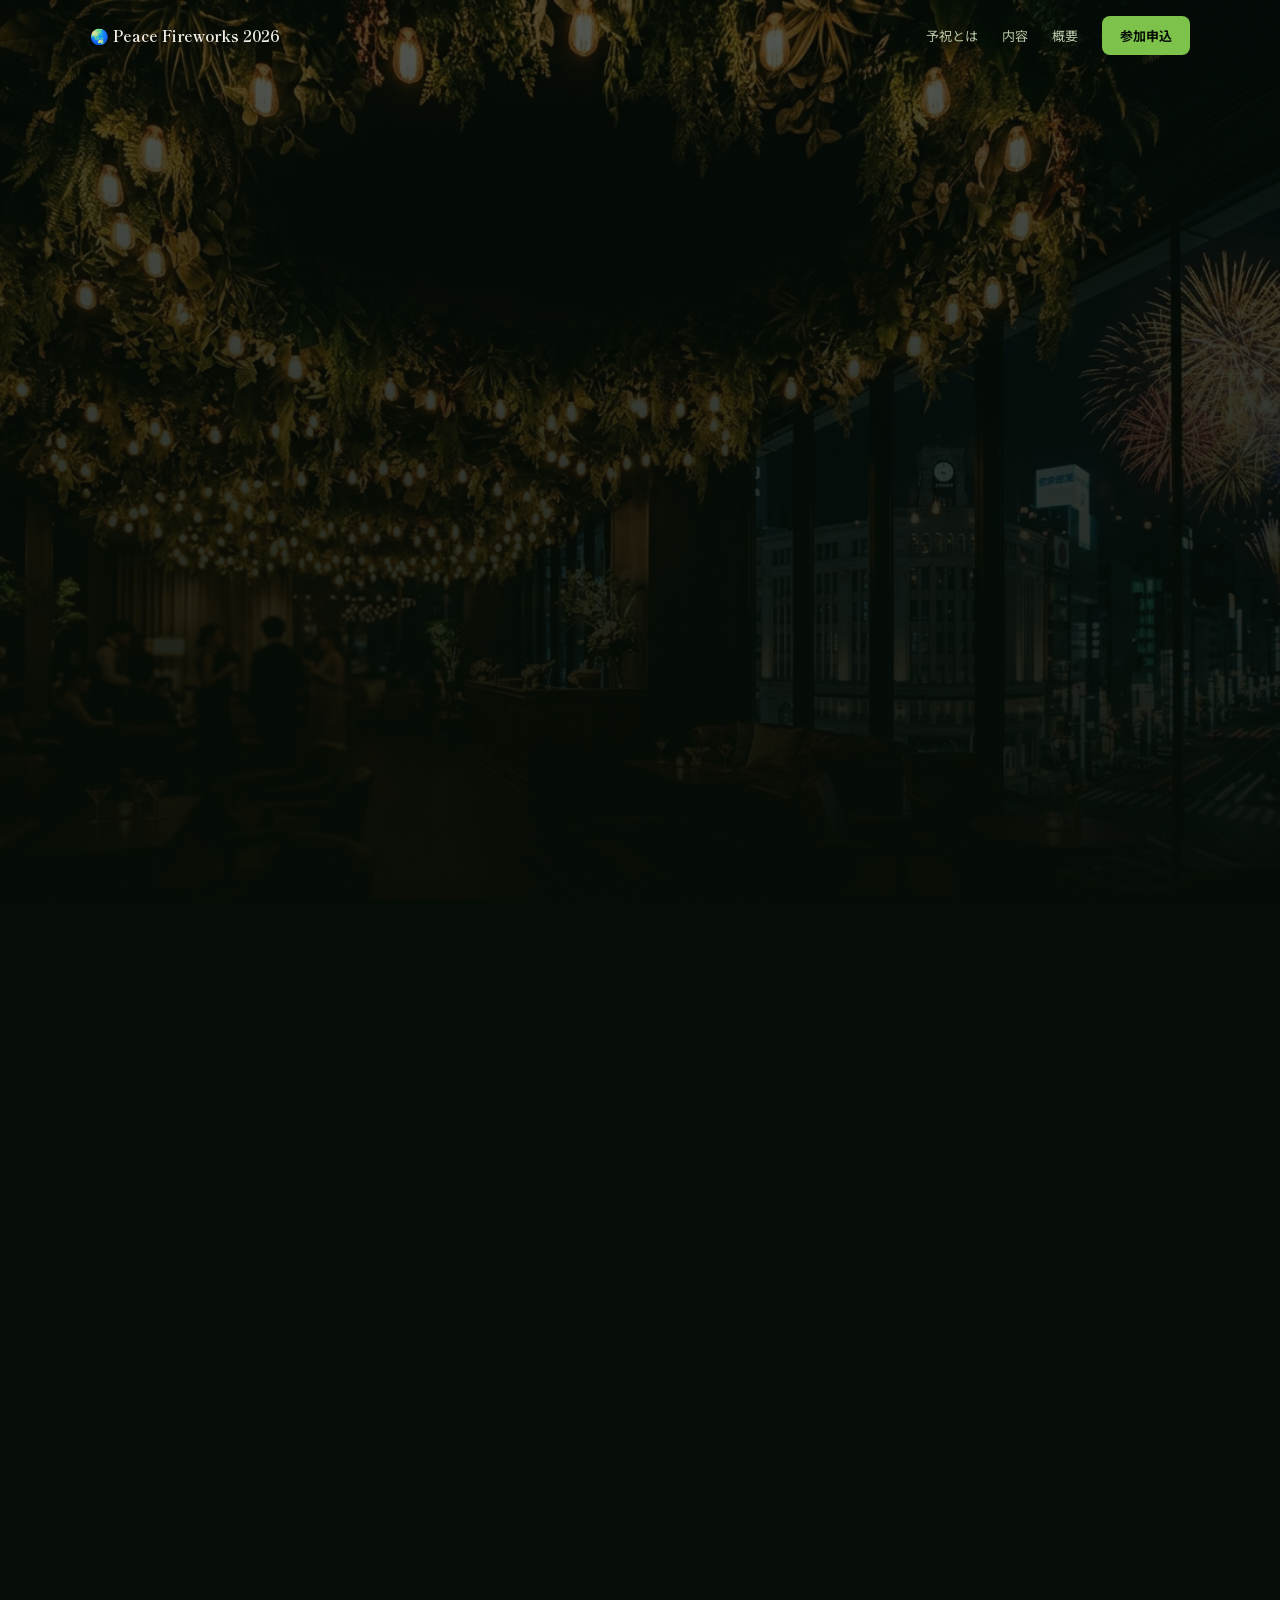
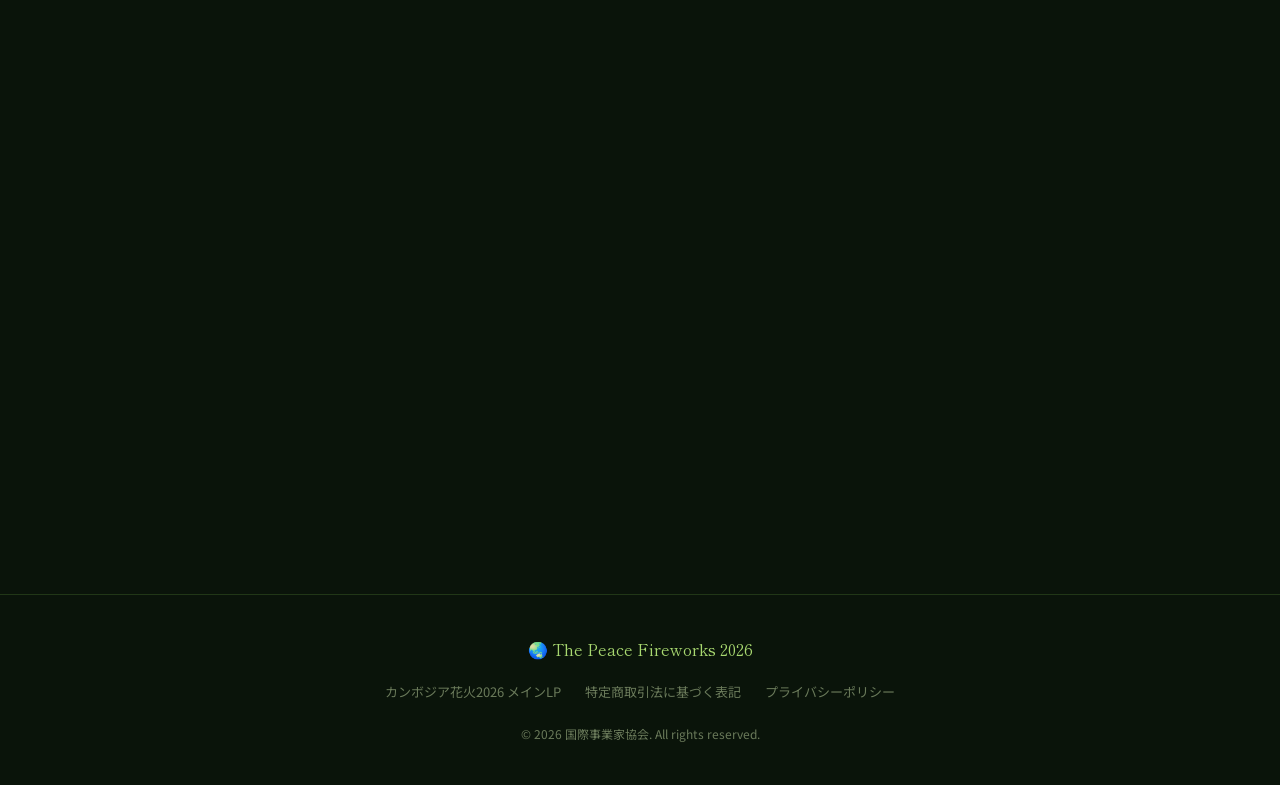
==== yosyuku/index.html @ 650e0efa "feat: add 弥栄予祝会 LP (yosyuku subdirectory) - yosyuku/index.html: 予祝会 LP (FEEEP会場、6/28・7/25) - yosyuku" ====
<!doctype html>
<html lang="ja">
<head>
<meta charset="utf-8">
<meta name="viewport" content="width=device-width,initial-scale=1">
<title>The Peace Fireworks 2026 弥栄予祝会 in 銀座FEEEP</title>
<meta name="description" content="カンボジアの花火大会成功を、銀座で先に祝う夜。2026年6月28日・7月25日、銀座FEEEPにて。">
<meta property="og:title" content="弥栄予祝会 in 銀座FEEEP — The Peace Fireworks 2026">
<meta property="og:description" content="未来を、先に祝う夜。6月28日・7月25日、銀座FEEEP。">
<meta property="og:image" content="https://hanabi2026.agsymphony.net/yosyuku/assets/hero.jpg">
<meta property="og:type" content="website">
<meta name="robots" content="index,follow">
<link rel="preconnect" href="https://fonts.googleapis.com">
<link rel="preconnect" href="https://fonts.gstatic.com" crossorigin>
<link href="https://fonts.googleapis.com/css2?family=Noto+Sans+JP:wght@400;500;700&family=Shippori+Mincho:wght@400;600;700;800&display=swap" rel="stylesheet">
<link rel="stylesheet" href="style.css">
</head>
<body>

<!-- ヘッダー -->
<header class="header" id="header">
  <div class="header__inner">
    <a href="#hero" class="header__logo">🌏 Peace Fireworks 2026</a>
    <nav class="header__nav">
      <a href="#about">予祝とは</a>
      <a href="#program">内容</a>
      <a href="#overview">概要</a>
      <a href="#apply" class="header__cta">参加申込</a>
    </nav>
  </div>
</header>

<!-- ヒーロー -->
<section class="hero" id="hero">
  <div class="hero__bg">
    <img src="assets/hero.jpg" alt="銀座FEEEP 予祝会イメージ" class="hero__img" onerror="this.style.display='none'">
    <div class="hero__overlay"></div>
    <!-- 電球パーティクル -->
    <div class="lights" aria-hidden="true">
      <span class="light"></span><span class="light"></span><span class="light"></span>
      <span class="light"></span><span class="light"></span><span class="light"></span>
      <span class="light"></span><span class="light"></span><span class="light"></span>
      <span class="light"></span><span class="light"></span><span class="light"></span>
    </div>
  </div>
  <div class="hero__content">
    <p class="hero__eyebrow reveal">The Peace Fireworks 2026</p>
    <h1 class="hero__title reveal">
      <span>弥栄</span><span class="hero__title-jp">予祝会</span>
    </h1>
    <p class="hero__venue reveal">in 銀座 <strong>FEEEP</strong></p>
    <div class="hero__dates reveal">
      <span class="hero__date hero__date--0628">6月28日（土）</span>
      <span class="hero__date-sep">／</span>
      <span class="hero__date hero__date--0725">7月25日（金）</span>
    </div>
    <p class="hero__time reveal" id="event-time">19:00〜22:00（開場 18:45）</p>
    <p class="hero__tagline reveal">未来を、先に祝う夜。</p>
    <div class="hero__actions reveal">
      <a href="#apply" class="btn btn--primary btn--lg">🎆 参加申込はこちら</a>
      <a href="#about" class="btn btn--ghost btn--lg">予祝とは？</a>
    </div>
  </div>
</section>

<!-- リード -->
<section class="lead section" id="lead">
  <div class="container">
    <div class="lead__body reveal">
      <p>2026年11月。<br>カンボジアの村で、<strong>550発の花火</strong>が打ち上がります。</p>
      <p>200人の子どもたちに夕食を届け、<br>井戸を掘り、<br>村の人たちと一緒に祭りをつくる3日間。</p>
      <p class="lead__big">その未来を――</p>
      <p class="lead__accent"><strong>もう、銀座で祝ってしまおう。</strong></p>
      <p class="lead__sub">それが今回の予祝会です。</p>
    </div>
  </div>
</section>

<!-- 予祝とは -->
<section class="about section section--alt" id="about">
  <div class="container">
    <div class="section-head reveal">
      <span class="section-tag">🎆 YOSYUKU</span>
      <h2>予祝とは？</h2>
    </div>
    <div class="about__card reveal">
      <p class="about__def">まだ起きていない未来を<br><em>「すでに叶った前提」で祝うこと。</em></p>
      <p>未来は、先に決めた人から現実になる。</p>
      <p>だから私たちは、<br>カンボジア花火2026の成功を<br><strong>先に祝います。</strong></p>
    </div>
  </div>
</section>

<!-- 地球貢献民の集合 -->
<section class="earth section" id="earth">
  <div class="container">
    <div class="section-head reveal">
      <span class="section-tag">🌏 FOR YOU</span>
      <h2>地球貢献民の集合</h2>
    </div>
    <div class="earth__body reveal">
      <p>「社会に貢献したい」<br>「地球のために少しでも動きたい」</p>
      <p>そんな想いを抱えては、その行動で稼ぎになるのかなどの矛盾に打ち消されていませんか？</p>
      <p>資本主義的なプラスに縛られず、みんなでお祭りを作って遊びながら貢献ができたら、言葉では表せない魂の震えを感じるはずです。</p>
    </div>
    <div class="checklist reveal">
      <div class="checklist__item">✔️ 今の社会に違和感がある</div>
      <div class="checklist__item">✔️ 地球に感謝したい</div>
      <div class="checklist__item">✔️ 国関係なく地球人同士仲良くしたい</div>
      <div class="checklist__item">✔️ 同じ仲間と繋がりたい</div>
    </div>
    <p class="earth__close reveal">そんなあなたと平和花火、そして地球平和を予祝したい。<br><strong>"頭"ではなく"魂"で感じる時間</strong>です。</p>
  </div>
</section>

<!-- 現地に行けない人へ -->
<section class="remote section section--alt" id="remote">
  <div class="container">
    <div class="section-head reveal">
      <span class="section-tag">💌 MESSAGE</span>
      <h2>現地ツアーに来れない人にも来てほしい理由</h2>
    </div>
    <div class="remote__checks reveal">
      <p>✔ 現地参加はまだ決めていない</p>
      <p>✔ 日程が合うかわからない</p>
      <p>✔ 物理的にカンボジアへは行けない</p>
    </div>
    <div class="remote__body reveal">
      <p class="remote__ok">それでも大丈夫。</p>
      <p>このプロジェクトは<strong>「行く人」だけのものではありません。</strong></p>
      <div class="roles reveal">
        <span>応援する人</span>
        <span>広げる人</span>
        <span>資金で支える人</span>
        <span>想いを共鳴させる人</span>
      </div>
      <p class="remote__all">全員が当事者です。</p>
      <p>予祝会は<br>その入り口。</p>
    </div>
  </div>
</section>

<!-- 当日の内容 -->
<section class="program section" id="program">
  <div class="container">
    <div class="section-head reveal">
      <span class="section-tag">📋 PROGRAM</span>
      <h2>当日の内容（予定）</h2>
    </div>
    <div class="program__grid reveal">
      <div class="program__item"><span class="program__icon">🌏</span><span>プロジェクト誕生秘話</span></div>
      <div class="program__item"><span class="program__icon">🎆</span><span>花火のリアル映像</span></div>
      <div class="program__item"><span class="program__icon">💧</span><span>井戸掘り支援の話</span></div>
      <div class="program__item"><span class="program__icon">🍛</span><span>村の人たちとの共創ストーリー</span></div>
      <div class="program__item"><span class="program__icon">🕊</span><span>平和を"体験"する意味</span></div>
      <div class="program__item"><span class="program__icon">🎉</span><span>予祝セレモニー</span></div>
      <div class="program__item"><span class="program__icon">📸</span><span>記念撮影</span></div>
      <div class="program__item program__item--last"><span class="program__icon">💬</span><span>「あなたはどう関わりますか？」</span></div>
    </div>
  </div>
</section>

<!-- こんな方も -->
<section class="audience section section--alt" id="audience">
  <div class="container">
    <div class="section-head reveal">
      <span class="section-tag">👤 FOR WHOM</span>
      <h2>こんな方もぜひ</h2>
    </div>
    <div class="audience__list reveal">
      <div class="audience__item">最近ワクワクしていない</div>
      <div class="audience__item">人生に本気で何かを起こしたい</div>
      <div class="audience__item">子どもに誇れる背中を見せたい</div>
      <div class="audience__item">経営者として次のステージに行きたい</div>
      <div class="audience__item">世界と繋がりたい</div>
    </div>
  </div>
</section>

<!-- 開催概要 -->
<section class="overview section" id="overview">
  <div class="container">
    <div class="section-head reveal">
      <span class="section-tag">📍 OVERVIEW</span>
      <h2>開催概要</h2>
    </div>
    <div class="overview__grid">
      <!-- 6/28 -->
      <div class="overview__card reveal overview__card--0628">
        <div class="overview__date-badge">6月28日（土）</div>
        <dl>
          <dt>📍 会場</dt><dd>銀座FEEEP<br><small>銀座駅徒歩3分</small></dd>
          <dt>⏰ 時間</dt><dd id="time-0628">19:00〜22:00（開場 18:45）</dd>
          <dt>🎟 参加費</dt><dd><strong class="price">¥7,700</strong>（フード・ドリンク込み）</dd>
          <dt>👗 ドレスコード</dt><dd>ちょっとだけ未来を祝う服装で</dd>
          <dt>🪑 定員</dt><dd>30名限定</dd>
        </dl>
        <a href="#apply" class="btn btn--primary btn--date">この日で参加する</a>
      </div>
      <!-- 7/25 -->
      <div class="overview__card reveal overview__card--0725">
        <div class="overview__date-badge">7月25日（金）</div>
        <dl>
          <dt>📍 会場</dt><dd>銀座FEEEP<br><small>銀座駅徒歩3分</small></dd>
          <dt>⏰ 時間</dt><dd id="time-0725">19:00〜22:00（開場 18:45）</dd>
          <dt>🎟 参加費</dt><dd><strong class="price">¥7,700</strong>（フード・ドリンク込み）</dd>
          <dt>👗 ドレスコード</dt><dd>ちょっとだけ未来を祝う服装で</dd>
          <dt>🪑 定員</dt><dd>30名限定</dd>
        </dl>
        <a href="#apply" class="btn btn--primary btn--date">この日で参加する</a>
      </div>
    </div>
    <!-- 銀行振込情報 -->
    <div class="bank-transfer reveal">
      <h3>💳 お支払い方法</h3>
      <p>クレジットカード決済（Square）または銀行振込が選べます。</p>
      <div class="bank-transfer__box">
        <p class="bank-transfer__label">【銀行振込先】</p>
        <table class="bank-transfer__table">
          <tr><td>銀行</td><td>みずほ銀行</td></tr>
          <tr><td>支店</td><td>四谷支店（036）</td></tr>
          <tr><td>種別</td><td>普通預金</td></tr>
          <tr><td>口座番号</td><td>3015387</td></tr>
          <tr><td>口座名義</td><td>シャ）コクサイジギョウカキョウカイ</td></tr>
        </table>
        <p class="bank-transfer__note">※振込の場合は参加日・お名前をメッセージでご連絡ください。</p>
      </div>
    </div>
  </div>
</section>

<!-- ビジョン -->
<section class="vision section section--alt" id="vision">
  <div class="container">
    <div class="vision__body reveal">
      <p class="vision__year">2026年11月7日〜9日</p>
      <p>カンボジアで花火が上がる。</p>
      <p class="vision__nums">
        <span>550発。</span>
        <span>200人の子どもたちの夕食。</span>
        <span>井戸掘り支援。</span>
      </p>
      <p class="vision__accent">それを<br><strong>今、銀座で祝う。</strong></p>
    </div>
  </div>
</section>

<!-- 関わり方 -->
<section class="involve section" id="involve">
  <div class="container">
    <div class="section-head reveal">
      <span class="section-tag">🤝 YOUR ROLE</span>
      <h2>あなたはどんな形で関わりますか？</h2>
    </div>
    <div class="involve__list reveal">
      <div class="involve__item">□ 現地参加する</div>
      <div class="involve__item">□ 井戸を掘る支援をする</div>
      <div class="involve__item">□ 子どもたちの夕食を支援する</div>
      <div class="involve__item">□ 応援アンバサダーになる</div>
      <div class="involve__item">□ まずは話を聞く</div>
    </div>
    <p class="involve__close reveal">どれでもいい。<br>でも一つだけ確かなことがあります。</p>
    <p class="involve__final reveal"><strong>関わった人から、人生が動き出す。</strong></p>
  </div>
</section>

<!-- 申込セクション -->
<section class="apply section section--alt" id="apply">
  <div class="container">
    <div class="section-head reveal">
      <span class="section-tag">🎆 APPLY</span>
      <h2>参加申込</h2>
      <p class="apply__sub">30席限定　未来を一緒に祝える人をお待ちしています</p>
    </div>

    <!-- カート -->
    <div class="cart reveal">
      <div class="cart__tickets">
        <!-- 6/28 チケット -->
        <div class="cart__row" data-ticket="0628">
          <div class="cart__info">
            <div class="cart__name">
              <span class="cart__badge cart__badge--0628">6月28日（土）</span>
              予祝会チケット
            </div>
            <div class="cart__price">¥7,700<small>/人（フード・ドリンク込み）</small></div>
          </div>
          <div class="cart__qty">
            <button type="button" class="cart__qty-btn" data-qty-minus aria-label="減らす">−</button>
            <input type="number" class="cart__qty-input" value="0" min="0" max="20" readonly>
            <button type="button" class="cart__qty-btn" data-qty-plus aria-label="増やす">＋</button>
          </div>
        </div>
        <!-- 7/25 チケット -->
        <div class="cart__row" data-ticket="0725">
          <div class="cart__info">
            <div class="cart__name">
              <span class="cart__badge cart__badge--0725">7月25日（金）</span>
              予祝会チケット
            </div>
            <div class="cart__price">¥7,700<small>/人（フード・ドリンク込み）</small></div>
          </div>
          <div class="cart__qty">
            <button type="button" class="cart__qty-btn" data-qty-minus aria-label="減らす">−</button>
            <input type="number" class="cart__qty-input" value="0" min="0" max="20" readonly>
            <button type="button" class="cart__qty-btn" data-qty-plus aria-label="増やす">＋</button>
          </div>
        </div>
      </div>

      <div class="cart__summary">
        <span class="cart__total-label">合計</span>
        <span class="cart__total">¥<span id="cart-total">0</span></span>
      </div>

      <div id="cart-error" class="cart__error" hidden></div>

      <button type="button" class="btn btn--primary btn--full" id="cart-submit" disabled>
        <span id="cart-submit-text">日付と枚数を選択してください</span>
      </button>

      <p class="cart__note">
        💳 クレジットカード（Square）で安全に決済できます。<br>
        振込希望の方は下記口座へお振込後、参加日・お名前を<a href="https://line.me/ti/g/ea9AdppvxE" target="_blank" rel="noopener">LINE</a>でご連絡ください。
      </p>
    </div>

    <!-- 銀行振込リマインダー（申込下） -->
    <div class="bank-reminder reveal">
      <p>振込先：みずほ銀行 四谷支店（036）普通 3015387<br>シャ）コクサイジギョウカキョウカイ</p>
    </div>
  </div>
</section>

<!-- フッター -->
<footer class="footer">
  <div class="container">
    <p class="footer__title">🌏 The Peace Fireworks 2026</p>
    <div class="footer__links">
      <a href="https://hanabi2026.agsymphony.net/" target="_blank">カンボジア花火2026 メインLP</a>
      <a href="https://heiwa-matsuri.net/aboutus/" target="_blank" rel="noopener">特定商取引法に基づく表記</a>
      <a href="https://hanabi2026.agsymphony.net/privacy.html" target="_blank">プライバシーポリシー</a>
    </div>
    <p class="footer__copy">© 2026 国際事業家協会. All rights reserved.</p>
  </div>
</footer>

<script src="script.js"></script>
</body>
</html>
---- yosyuku/style.css ----
/* =========================================================
   弥栄予祝会 LP — style.css
   カラー: 深森の夜 × エジソン電球アンバー × FEEEPグリーン
   ========================================================= */

/* ── ベース変数 ─────────────────────────────── */
:root {
  --bg:        #060C06;
  --bg2:       #0A140A;
  --green:     #7DC24B;
  --green-d:   #5A9935;
  --green-l:   #A8D870;
  --gold:      #D4A03A;
  --gold-l:    #F0C860;
  --amber:     #C88020;
  --text:      #F0EDE6;
  --sub:       #B8C8A8;
  --mute:      #6A7A5A;
  --card:      #0E180E;
  --card2:     #131F10;
  --border:    rgba(125,194,75,.2);
  --border2:   rgba(212,160,58,.25);
  --c0628:     #60a5fa;
  --c0725:     #a78bfa;
  --radius:    14px;
  --transition: .3s ease;
}

/* ── リセット・ベース ────────────────────────── */
*,*::before,*::after{box-sizing:border-box;margin:0;padding:0}
html{scroll-behavior:smooth}
body{
  font-family:'Noto Sans JP',sans-serif;
  background:var(--bg);
  color:var(--text);
  font-size:16px;
  line-height:1.8;
  overflow-x:hidden;
}
img{max-width:100%;height:auto}
a{color:var(--green);text-decoration:none}
a:hover{opacity:.85}

/* ── タイポグラフィ ───────────────────────────── */
h1,h2,h3{font-family:'Shippori Mincho',serif;line-height:1.3}
h2{font-size:clamp(24px,4vw,36px);color:var(--text)}
h3{font-size:20px;color:var(--gold)}
strong{color:var(--text)}
em{font-style:normal;color:var(--green-l)}

/* ── ユーティリティ ──────────────────────────── */
.container{max-width:860px;margin:0 auto;padding:0 20px}
.section{padding:80px 0}
.section--alt{background:var(--bg2)}
.section-tag{
  display:inline-block;font-size:11px;letter-spacing:.15em;font-weight:700;
  color:var(--green);border:1px solid var(--border);border-radius:999px;
  padding:4px 14px;margin-bottom:12px
}
.section-head{text-align:center;margin-bottom:48px}
.section-head h2{margin-top:8px}

/* ── フェードイン ────────────────────────────── */
.reveal{opacity:0;transform:translateY(24px);transition:opacity .7s ease,transform .7s ease}
.reveal.is-visible{opacity:1;transform:none}

/* ── ヘッダー ─────────────────────────────────── */
.header{
  position:fixed;top:0;left:0;right:0;z-index:100;
  padding:16px 24px;
  transition:background var(--transition),backdrop-filter var(--transition);
}
.header.is-scrolled{
  background:rgba(6,12,6,.88);
  backdrop-filter:blur(12px);
  border-bottom:1px solid var(--border);
}
.header__inner{display:flex;align-items:center;justify-content:space-between;max-width:1100px;margin:0 auto}
.header__logo{font-family:'Shippori Mincho',serif;font-size:15px;color:var(--text);font-weight:700}
.header__nav{display:flex;align-items:center;gap:24px}
.header__nav a{font-size:13px;color:var(--sub)}
.header__nav a:hover{color:var(--text)}
.header__cta{
  background:var(--green);color:#060C06!important;font-weight:700;
  padding:8px 18px;border-radius:8px;font-size:13px!important;
}
.header__cta:hover{background:var(--green-l);opacity:1!important}
@media(max-width:640px){
  .header__nav a:not(.header__cta){display:none}
}

/* ── ヒーロー ─────────────────────────────────── */
.hero{
  position:relative;min-height:100svh;display:flex;align-items:center;justify-content:center;
  overflow:hidden;
}
.hero__bg{position:absolute;inset:0;z-index:0}
.hero__img{width:100%;height:100%;object-fit:cover;opacity:.45}
.hero__overlay{
  position:absolute;inset:0;
  background:linear-gradient(to bottom,rgba(6,12,6,.3) 0%,rgba(6,12,6,.6) 50%,rgba(6,12,6,.95) 100%);
}

/* 電球パーティクル */
.lights{position:absolute;inset:0;pointer-events:none;overflow:hidden}
.light{
  position:absolute;
  width:4px;height:4px;border-radius:50%;
  background:var(--gold-l);
  box-shadow:0 0 8px 4px rgba(240,200,96,.5);
  animation:float-light 6s infinite ease-in-out;
  opacity:0;
}
.light:nth-child(1){top:10%;left:15%;animation-delay:0s;animation-duration:7s}
.light:nth-child(2){top:20%;left:60%;animation-delay:.8s;animation-duration:8s}
.light:nth-child(3){top:35%;left:80%;animation-delay:1.5s;animation-duration:6.5s}
.light:nth-child(4){top:15%;left:35%;animation-delay:2s;animation-duration:9s}
.light:nth-child(5){top:45%;left:20%;animation-delay:1s;animation-duration:7.5s}
.light:nth-child(6){top:60%;left:70%;animation-delay:2.5s;animation-duration:6s}
.light:nth-child(7){top:25%;left:50%;animation-delay:.3s;animation-duration:8.5s}
.light:nth-child(8){top:70%;left:40%;animation-delay:1.8s;animation-duration:7s}
.light:nth-child(9){top:55%;left:85%;animation-delay:.6s;animation-duration:9s}
.light:nth-child(10){top:80%;left:10%;animation-delay:2.2s;animation-duration:6s}
.light:nth-child(11){top:5%;left:90%;animation-delay:1.2s;animation-duration:8s}
.light:nth-child(12){top:40%;left:5%;animation-delay:3s;animation-duration:7s}
@keyframes float-light{
  0%,100%{opacity:0;transform:translateY(0) scale(1)}
  30%,70%{opacity:.7}
  50%{opacity:1;transform:translateY(-20px) scale(1.2)}
}

.hero__content{
  position:relative;z-index:1;
  text-align:center;padding:120px 20px 60px;
  max-width:720px;
}
.hero__eyebrow{
  font-size:13px;letter-spacing:.2em;color:var(--green);
  font-weight:700;margin-bottom:16px;display:block;
}
.hero__title{
  font-size:clamp(52px,12vw,96px);font-weight:800;
  color:var(--text);line-height:1.05;
  margin-bottom:12px;
}
.hero__title span{display:block}
.hero__title-jp{
  font-size:clamp(64px,14vw,112px);
  background:linear-gradient(135deg,var(--gold),var(--green-l));
  -webkit-background-clip:text;-webkit-text-fill-color:transparent;background-clip:text;
}
.hero__venue{
  font-size:18px;color:var(--sub);margin-bottom:20px;letter-spacing:.08em;
}
.hero__venue strong{color:var(--green);font-size:22px}
.hero__dates{display:flex;align-items:center;justify-content:center;gap:12px;margin-bottom:8px;flex-wrap:wrap}
.hero__date{
  display:inline-block;padding:8px 20px;border-radius:999px;
  font-weight:700;font-size:16px;letter-spacing:.05em;
}
.hero__date--0628{background:rgba(96,165,250,.15);border:1px solid rgba(96,165,250,.4);color:#93c5fd}
.hero__date--0725{background:rgba(167,139,250,.15);border:1px solid rgba(167,139,250,.4);color:#c4b5fd}
.hero__date-sep{color:var(--mute)}
.hero__time{font-size:12px;color:var(--mute);margin-bottom:20px}
.hero__tagline{
  font-family:'Shippori Mincho',serif;
  font-size:clamp(20px,4vw,30px);font-weight:600;
  color:var(--gold-l);margin:20px 0 32px;letter-spacing:.1em;
}
.hero__actions{display:flex;gap:14px;justify-content:center;flex-wrap:wrap}

/* ── ボタン ───────────────────────────────────── */
.btn{
  display:inline-flex;align-items:center;justify-content:center;gap:6px;
  border-radius:10px;font-weight:700;cursor:pointer;
  transition:all var(--transition);border:none;text-decoration:none;
  font-family:'Noto Sans JP',sans-serif;
}
.btn--primary{
  background:linear-gradient(135deg,var(--green),var(--green-d));
  color:#060C06;
}
.btn--primary:hover{transform:translateY(-2px);box-shadow:0 8px 24px rgba(125,194,75,.35);opacity:1;color:#060C06}
.btn--ghost{
  background:rgba(255,255,255,.06);color:var(--sub);
  border:1px solid rgba(255,255,255,.2);
}
.btn--ghost:hover{background:rgba(255,255,255,.12);color:var(--text);opacity:1}
.btn--lg{padding:14px 32px;font-size:16px}
.btn--full{width:100%;padding:16px;font-size:16px}
.btn--date{margin-top:20px;width:100%;padding:12px}
.btn:disabled{opacity:.4;cursor:not-allowed;transform:none!important;box-shadow:none!important}

/* ── リードセクション ─────────────────────────── */
.lead__body{
  font-family:'Shippori Mincho',serif;
  font-size:clamp(18px,3vw,24px);
  text-align:center;line-height:2;
}
.lead__body p{margin-bottom:1.5em}
.lead__big{font-size:clamp(22px,4vw,30px);color:var(--sub)}
.lead__accent{
  font-size:clamp(24px,5vw,36px);font-weight:700;
  color:var(--gold-l);
}
.lead__sub{color:var(--sub);font-size:18px}

/* ── 予祝とはカード ──────────────────────────── */
.about__card{
  background:var(--card);border:1px solid var(--border2);border-radius:var(--radius);
  padding:40px;max-width:640px;margin:0 auto;text-align:center;
}
.about__def{
  font-family:'Shippori Mincho',serif;
  font-size:clamp(20px,4vw,28px);
  line-height:1.8;margin-bottom:24px;
  color:var(--text);
}
.about__card p{margin-bottom:1em;color:var(--sub)}
.about__card p:last-child{margin:0}

/* ── チェックリスト ──────────────────────────── */
.earth__body{max-width:640px;margin:0 auto 32px;text-align:center}
.earth__body p{color:var(--sub);margin-bottom:1em}
.checklist{
  display:grid;grid-template-columns:1fr 1fr;gap:12px;max-width:560px;margin:0 auto 32px;
}
.checklist__item{
  background:var(--card);border:1px solid var(--border);border-radius:10px;
  padding:14px 18px;font-size:14px;color:var(--sub);
}
.earth__close{text-align:center;color:var(--sub)}
.earth__close strong{color:var(--green-l)}
@media(max-width:480px){.checklist{grid-template-columns:1fr}}

/* ── 現地ツアー ──────────────────────────────── */
.remote__checks{color:var(--mute);margin-bottom:24px;text-align:center}
.remote__checks p{margin-bottom:4px}
.remote__body{text-align:center}
.remote__body p{color:var(--sub);margin-bottom:1em}
.remote__ok{font-size:clamp(20px,4vw,28px);color:var(--text)!important;font-family:'Shippori Mincho',serif;margin-bottom:16px!important}
.roles{
  display:flex;flex-wrap:wrap;justify-content:center;gap:10px;
  margin:24px 0;
}
.roles span{
  background:var(--card);border:1px solid var(--border);border-radius:999px;
  padding:8px 18px;font-size:14px;color:var(--green-l);
}
.remote__all{font-size:clamp(18px,3vw,22px);color:var(--text)!important;font-weight:700;font-family:'Shippori Mincho',serif;margin-bottom:16px!important}

/* ── プログラム ──────────────────────────────── */
.program__grid{
  display:grid;grid-template-columns:repeat(auto-fill,minmax(200px,1fr));gap:12px;
}
.program__item{
  background:var(--card);border:1px solid var(--border);border-radius:10px;
  padding:16px;display:flex;align-items:center;gap:12px;font-size:14px;color:var(--sub);
}
.program__icon{font-size:20px;flex-shrink:0}
.program__item--last{
  border-color:var(--border2);
  background:var(--card2);
  color:var(--gold-l);
  grid-column:1/-1;
}

/* ── 対象者 ───────────────────────────────────── */
.audience__list{display:flex;flex-direction:column;gap:10px;max-width:480px;margin:0 auto}
.audience__item{
  padding:14px 20px;background:var(--card);border-left:3px solid var(--green);
  border-radius:0 10px 10px 0;color:var(--sub);font-size:15px;
}

/* ── 開催概要 ─────────────────────────────────── */
.overview__grid{
  display:grid;grid-template-columns:1fr 1fr;gap:20px;margin-bottom:40px;
}
.overview__card{
  background:var(--card);border:1px solid var(--border);border-radius:var(--radius);
  padding:28px;
}
.overview__card--0628{border-color:rgba(96,165,250,.3)}
.overview__card--0725{border-color:rgba(167,139,250,.3)}
.overview__date-badge{
  display:inline-block;padding:6px 16px;border-radius:999px;
  font-weight:700;font-size:14px;margin-bottom:20px;
}
.overview__card--0628 .overview__date-badge{
  background:rgba(96,165,250,.15);border:1px solid rgba(96,165,250,.4);color:#93c5fd;
}
.overview__card--0725 .overview__date-badge{
  background:rgba(167,139,250,.15);border:1px solid rgba(167,139,250,.4);color:#c4b5fd;
}
.overview__card dl{display:flex;flex-direction:column;gap:12px}
.overview__card dt{font-size:12px;color:var(--mute);font-weight:700;margin-bottom:0}
.overview__card dd{font-size:15px;color:var(--sub);margin-left:0}
.overview__card dd strong.price{
  font-size:24px;color:var(--gold-l);font-family:'Shippori Mincho',serif;
}
@media(max-width:600px){.overview__grid{grid-template-columns:1fr}}

/* 銀行振込 */
.bank-transfer{
  background:var(--card);border:1px solid var(--border2);border-radius:var(--radius);
  padding:28px;max-width:560px;margin:0 auto;
}
.bank-transfer h3{margin-bottom:12px;font-size:18px}
.bank-transfer>p{color:var(--sub);font-size:14px;margin-bottom:16px}
.bank-transfer__box{background:rgba(0,0,0,.3);border-radius:8px;padding:16px}
.bank-transfer__label{font-weight:700;color:var(--gold);margin-bottom:10px;display:block}
.bank-transfer__table{width:100%;border-collapse:collapse}
.bank-transfer__table td{padding:6px 10px;font-size:14px;border-bottom:1px solid rgba(255,255,255,.05)}
.bank-transfer__table td:first-child{color:var(--mute);width:90px}
.bank-transfer__table td:last-child{color:var(--text)}
.bank-transfer__note{font-size:12px;color:var(--mute);margin-top:12px}

/* ── ビジョンセクション ──────────────────────── */
.vision__body{text-align:center;font-family:'Shippori Mincho',serif}
.vision__body p{color:var(--sub);margin-bottom:1em;font-size:18px}
.vision__year{font-size:13px!important;letter-spacing:.15em;color:var(--mute)!important;font-family:'Noto Sans JP',sans-serif!important;margin-bottom:8px!important}
.vision__nums{display:flex;flex-wrap:wrap;justify-content:center;gap:16px;margin:24px 0}
.vision__nums span{
  background:var(--card);border:1px solid var(--border);border-radius:10px;
  padding:12px 20px;font-size:16px;color:var(--green-l);
}
.vision__accent{font-size:clamp(22px,5vw,36px);font-weight:700;color:var(--text)!important;margin-top:16px!important}
.vision__accent strong{color:var(--gold-l)}

/* ── 関わり方 ─────────────────────────────────── */
.involve__list{
  display:flex;flex-direction:column;gap:10px;max-width:480px;
  margin:0 auto 32px;
}
.involve__item{
  padding:14px 20px;background:var(--card);border:1px solid var(--border);
  border-radius:10px;color:var(--sub);font-size:15px;
  cursor:default;transition:border-color var(--transition);
}
.involve__item:hover{border-color:var(--green)}
.involve__close{text-align:center;color:var(--sub);margin-bottom:16px}
.involve__final{text-align:center;font-family:'Shippori Mincho',serif;font-size:clamp(20px,4vw,28px)}

/* ── 申込カート ──────────────────────────────── */
.apply__sub{color:var(--sub);font-size:14px;margin-top:8px}
.cart{
  background:var(--card);border:1px solid var(--border);border-radius:var(--radius);
  padding:28px;max-width:600px;margin:0 auto 24px;
}
.cart__tickets{display:flex;flex-direction:column;gap:12px;margin-bottom:20px}
.cart__row{
  display:flex;align-items:center;justify-content:space-between;gap:12px;
  background:rgba(255,255,255,.03);border:1px solid rgba(255,255,255,.06);
  border-radius:10px;padding:16px;flex-wrap:wrap;
}
.cart__info{flex:1;min-width:160px}
.cart__name{font-size:15px;font-weight:600;display:flex;align-items:center;gap:8px;flex-wrap:wrap;margin-bottom:4px}
.cart__badge{
  display:inline-block;padding:3px 10px;border-radius:999px;font-size:11px;font-weight:700;
}
.cart__badge--0628{background:rgba(96,165,250,.15);border:1px solid rgba(96,165,250,.35);color:#93c5fd}
.cart__badge--0725{background:rgba(167,139,250,.15);border:1px solid rgba(167,139,250,.35);color:#c4b5fd}
.cart__price{font-size:20px;font-weight:700;color:var(--gold-l)}
.cart__price small{font-size:12px;color:var(--mute);font-weight:400}
.cart__qty{display:flex;align-items:center;gap:8px}
.cart__qty-btn{
  width:36px;height:36px;border-radius:8px;border:1px solid rgba(255,255,255,.15);
  background:transparent;color:var(--text);font-size:20px;cursor:pointer;
  display:flex;align-items:center;justify-content:center;
  transition:all var(--transition);
}
.cart__qty-btn:hover{background:rgba(125,194,75,.2);border-color:var(--green)}
.cart__qty-input{
  width:48px;text-align:center;background:rgba(255,255,255,.06);
  border:1px solid rgba(255,255,255,.12);border-radius:8px;
  color:var(--text);font-size:16px;font-weight:700;padding:6px;
}
.cart__summary{
  display:flex;justify-content:space-between;align-items:center;
  padding:16px 0;border-top:1px solid rgba(255,255,255,.08);
  margin-bottom:16px;
}
.cart__total-label{color:var(--sub);font-size:14px}
.cart__total{font-size:28px;font-weight:700;color:var(--gold-l)}
.cart__error{background:rgba(248,113,113,.1);border:1px solid #f87171;border-radius:8px;padding:10px 14px;color:#f87171;font-size:13px;margin-bottom:12px}
.cart__note{font-size:12px;color:var(--mute);text-align:center;margin-top:14px;line-height:1.7}
.cart__note a{color:var(--green)}

.bank-reminder{
  text-align:center;font-size:13px;color:var(--mute);
  padding:16px;border:1px dashed rgba(212,160,58,.25);border-radius:10px;
  max-width:560px;margin:0 auto;
}

/* ── フッター ─────────────────────────────────── */
.footer{
  background:var(--bg2);border-top:1px solid var(--border);
  padding:40px 0;text-align:center;
}
.footer__title{font-family:'Shippori Mincho',serif;color:var(--green-l);font-size:16px;margin-bottom:16px}
.footer__links{display:flex;flex-wrap:wrap;justify-content:center;gap:16px 24px;margin-bottom:20px}
.footer__links a{font-size:13px;color:var(--mute)}
.footer__links a:hover{color:var(--sub)}
.footer__copy{font-size:12px;color:var(--mute)}

/* ── レスポンシブ ────────────────────────────── */
@media(max-width:640px){
  .section{padding:56px 0}
  .hero__content{padding:100px 16px 48px}
  .program__grid{grid-template-columns:1fr}
  .cart{padding:20px 16px}
  .cart__row{flex-direction:column;align-items:flex-start}
  .cart__qty{align-self:flex-end}
  .bank-transfer{padding:20px 16px}
}
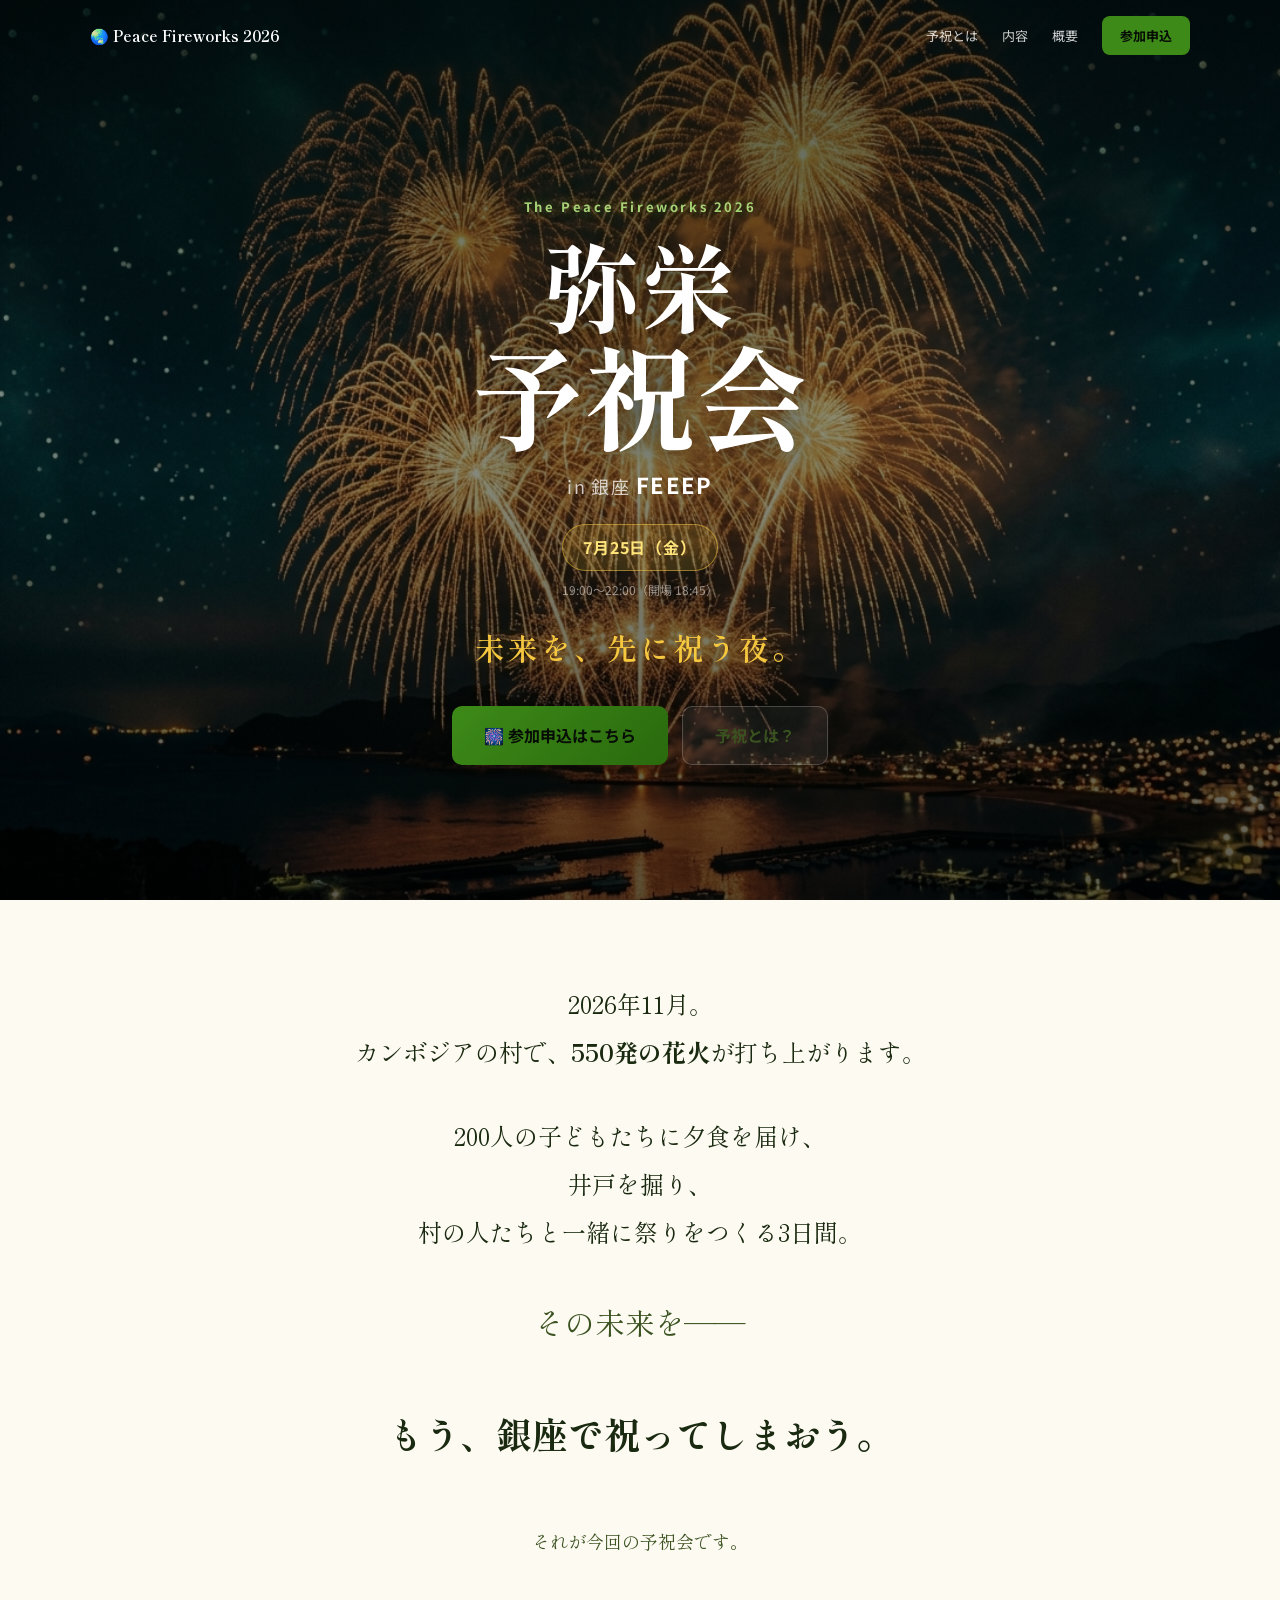
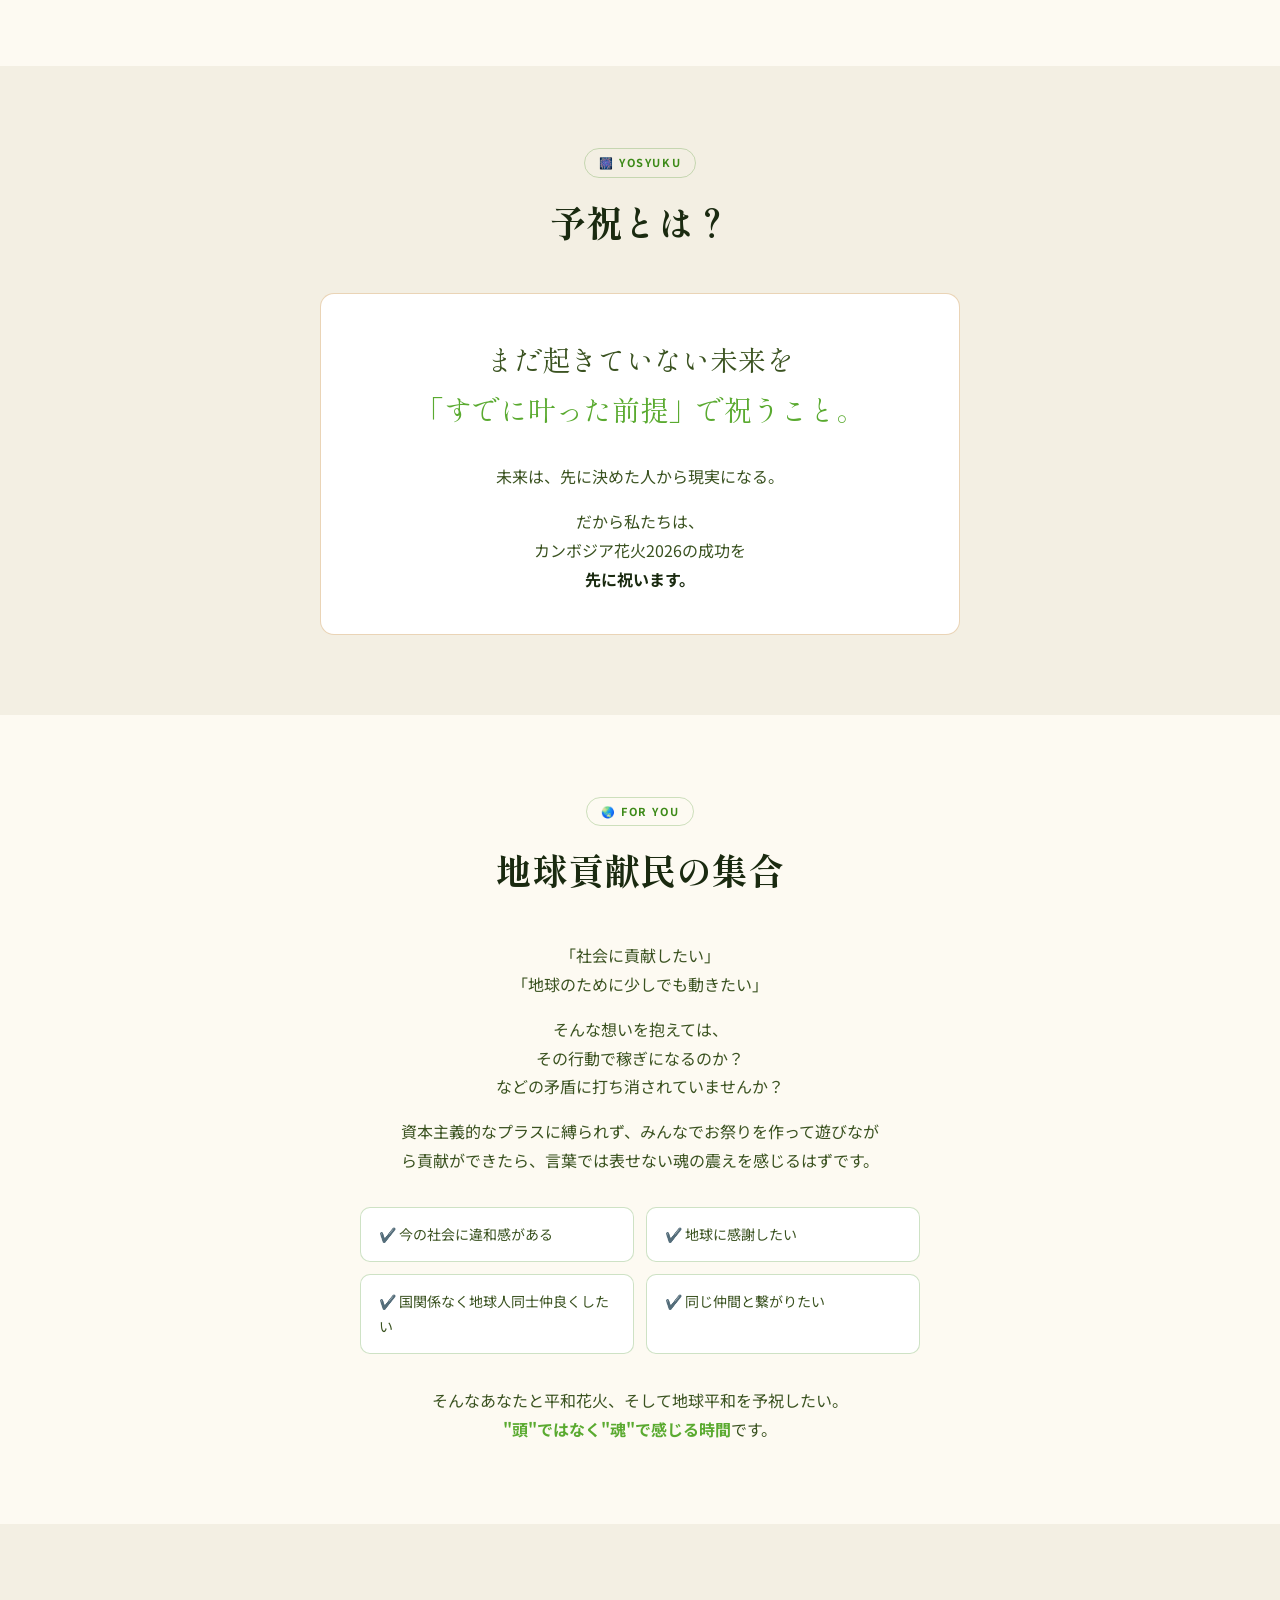
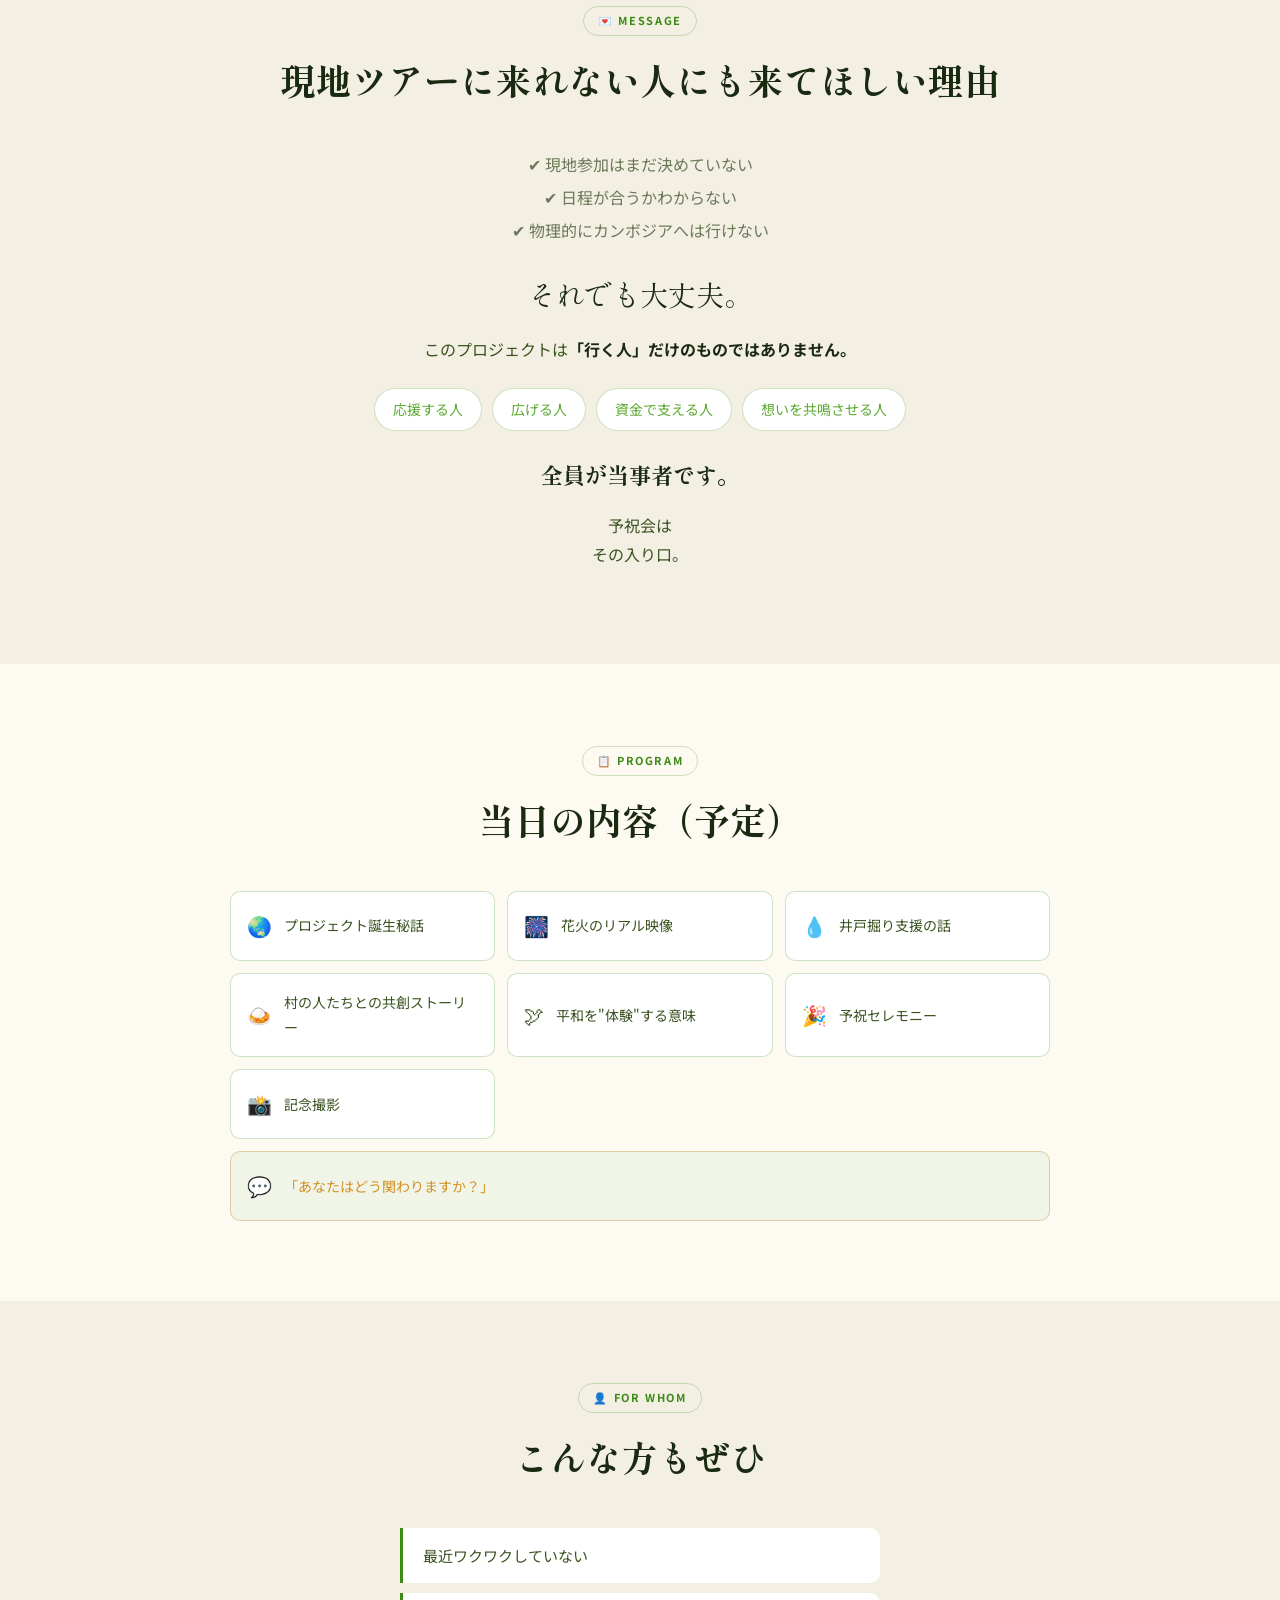
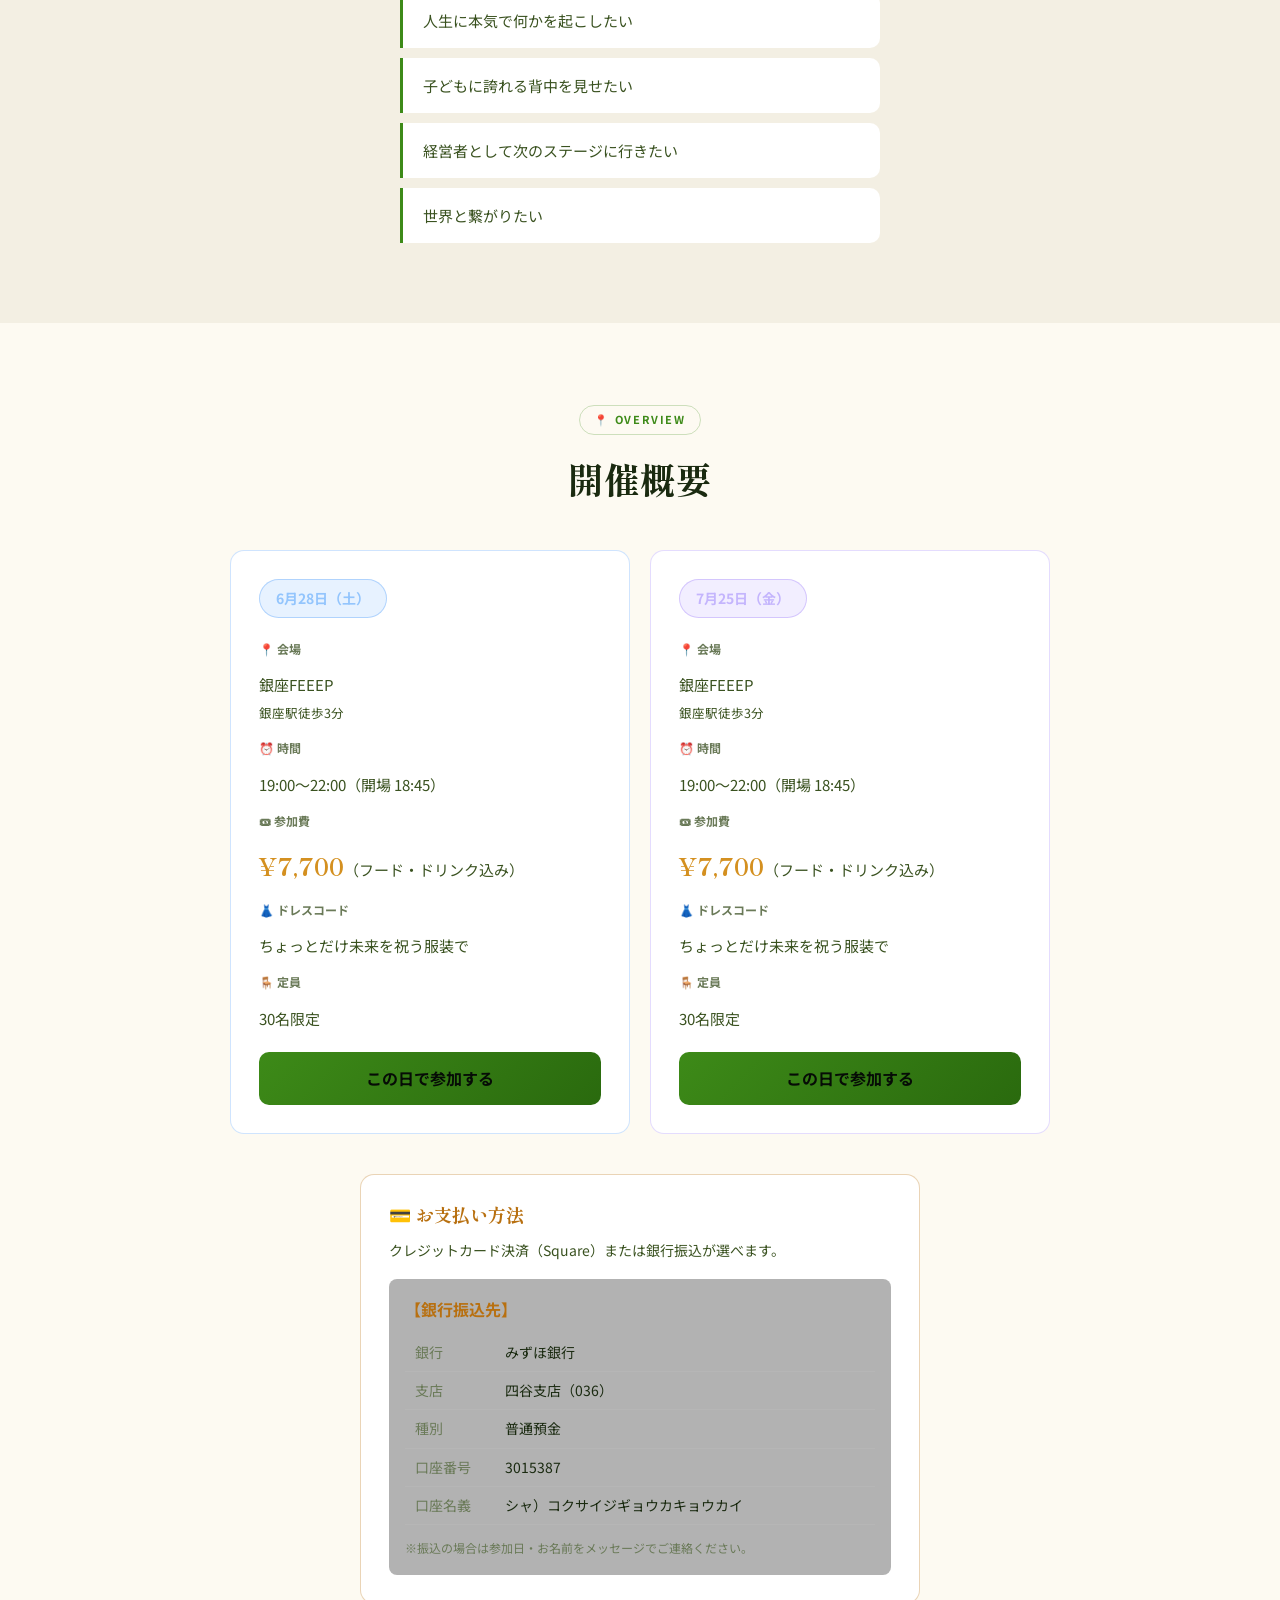
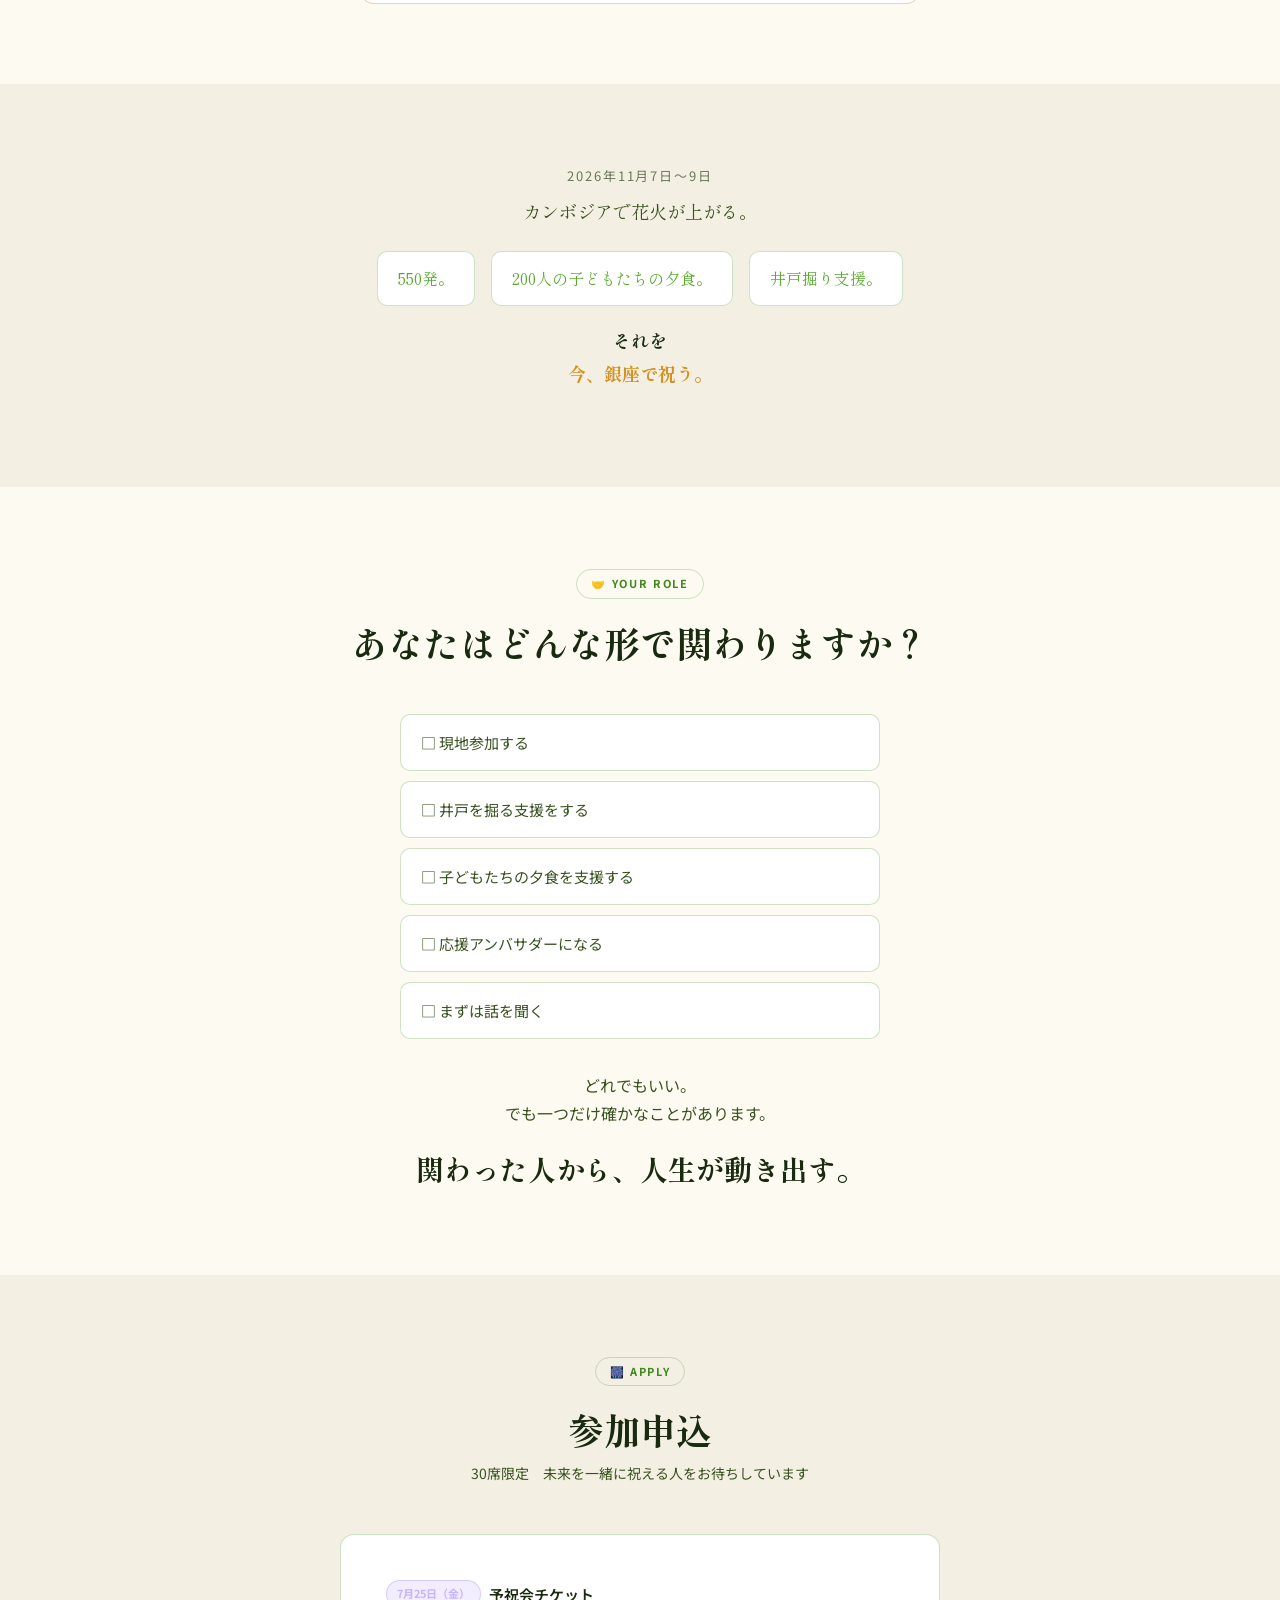
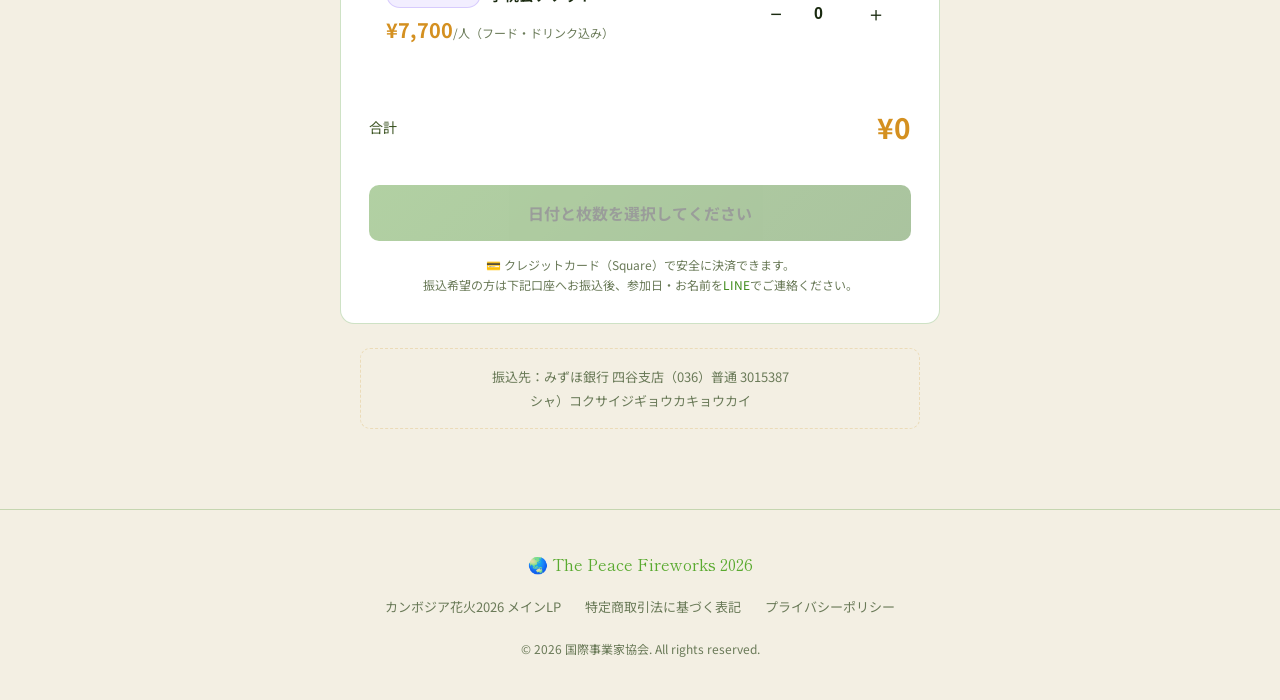
==== commit a041c812: "fix: line breaks in earth section paragraph Co-Authored-By: Claude Sonnet 4.6 <noreply@anthropic.com" ====
--- a/yosyuku/index.html
+++ b/yosyuku/index.html
@@ -100,7 +100,7 @@
     </div>
     <div class="earth__body reveal">
       <p>「社会に貢献したい」<br>「地球のために少しでも動きたい」</p>
-      <p>そんな想いを抱えては、その行動で稼ぎになるのかなどの矛盾に打ち消されていませんか？</p>
+      <p>そんな想いを抱えては、<br>その行動で稼ぎになるのか？<br>などの矛盾に打ち消されていませんか？</p>
       <p>資本主義的なプラスに縛られず、みんなでお祭りを作って遊びながら貢献ができたら、言葉では表せない魂の震えを感じるはずです。</p>
     </div>
     <div class="checklist reveal">
--- a/yosyuku/style.css
+++ b/yosyuku/style.css
@@ -5,21 +5,21 @@
 
 /* ── ベース変数 ─────────────────────────────── */
 :root {
-  --bg:        #060C06;
-  --bg2:       #0A140A;
-  --green:     #7DC24B;
-  --green-d:   #5A9935;
-  --green-l:   #A8D870;
-  --gold:      #D4A03A;
-  --gold-l:    #F0C860;
-  --amber:     #C88020;
-  --text:      #F0EDE6;
-  --sub:       #B8C8A8;
-  --mute:      #6A7A5A;
-  --card:      #0E180E;
-  --card2:     #131F10;
-  --border:    rgba(125,194,75,.2);
-  --border2:   rgba(212,160,58,.25);
+  --bg:        #FDFAF2;
+  --bg2:       #F3EFE3;
+  --green:     #3D8A18;
+  --green-d:   #2A6A0E;
+  --green-l:   #5AAA30;
+  --gold:      #B87010;
+  --gold-l:    #D49020;
+  --amber:     #C07020;
+  --text:      #1A2A10;
+  --sub:       #3A5220;
+  --mute:      #6A7A58;
+  --card:      #FFFFFF;
+  --card2:     #F0F5E8;
+  --border:    rgba(61,138,24,.25);
+  --border2:   rgba(184,112,16,.3);
   --c0628:     #60a5fa;
   --c0725:     #a78bfa;
   --radius:    14px;
@@ -71,15 +71,21 @@
   transition:background var(--transition),backdrop-filter var(--transition);
 }
 .header.is-scrolled{
-  background:rgba(6,12,6,.88);
-  backdrop-filter:blur(12px);
+  background:rgba(253,250,242,.96);
+  backdrop-filter:blur(14px);
   border-bottom:1px solid var(--border);
+  box-shadow:0 1px 12px rgba(0,0,0,.06);
 }
 .header__inner{display:flex;align-items:center;justify-content:space-between;max-width:1100px;margin:0 auto}
-.header__logo{font-family:'Shippori Mincho',serif;font-size:15px;color:var(--text);font-weight:700}
+/* デフォルト（ヒーロー上：暗い背景）→ 白文字 */
+.header__logo{font-family:'Shippori Mincho',serif;font-size:15px;color:#FFFFFF;font-weight:700}
 .header__nav{display:flex;align-items:center;gap:24px}
-.header__nav a{font-size:13px;color:var(--sub)}
-.header__nav a:hover{color:var(--text)}
+.header__nav a{font-size:13px;color:rgba(255,255,255,.8)}
+.header__nav a:hover{color:#FFFFFF}
+/* スクロール後（明るい背景）→ 暗文字 */
+.header.is-scrolled .header__logo{color:var(--text)}
+.header.is-scrolled .header__nav a{color:var(--sub)}
+.header.is-scrolled .header__nav a:hover{color:var(--text)}
 .header__cta{
   background:var(--green);color:#060C06!important;font-weight:700;
   padding:8px 18px;border-radius:8px;font-size:13px!important;
@@ -93,21 +99,30 @@
 .hero{
   position:relative;min-height:100svh;display:flex;align-items:center;justify-content:center;
   overflow:hidden;
+  background:#050C18;
 }
 .hero__bg{position:absolute;inset:0;z-index:0}
-.hero__img{width:100%;height:100%;object-fit:cover;opacity:.45}
+.hero__img{
+  width:100%;height:100%;object-fit:cover;object-position:center center;
+  opacity:.85;
+}
 .hero__overlay{
   position:absolute;inset:0;
-  background:linear-gradient(to bottom,rgba(6,12,6,.3) 0%,rgba(6,12,6,.6) 50%,rgba(6,12,6,.95) 100%);
+  background:
+    radial-gradient(ellipse 130% 90% at 50% 25%, rgba(8,30,4,.30) 0%, rgba(4,16,2,.18) 60%, transparent 100%),
+    linear-gradient(to bottom,
+      rgba(0,0,0,.45) 0%,
+      rgba(0,0,0,.15) 45%,
+      rgba(0,0,0,.55) 100%);
 }
 
 /* 電球パーティクル */
 .lights{position:absolute;inset:0;pointer-events:none;overflow:hidden}
 .light{
   position:absolute;
-  width:4px;height:4px;border-radius:50%;
-  background:var(--gold-l);
-  box-shadow:0 0 8px 4px rgba(240,200,96,.5);
+  width:5px;height:5px;border-radius:50%;
+  background:#FFD54F;
+  box-shadow:0 0 10px 5px rgba(255,213,79,.55);
   animation:float-light 6s infinite ease-in-out;
   opacity:0;
 }
@@ -125,8 +140,8 @@
 .light:nth-child(12){top:40%;left:5%;animation-delay:3s;animation-duration:7s}
 @keyframes float-light{
   0%,100%{opacity:0;transform:translateY(0) scale(1)}
-  30%,70%{opacity:.7}
-  50%{opacity:1;transform:translateY(-20px) scale(1.2)}
+  30%,70%{opacity:.65}
+  50%{opacity:1;transform:translateY(-22px) scale(1.3)}
 }
 
 .hero__content{
@@ -135,37 +150,40 @@
   max-width:720px;
 }
 .hero__eyebrow{
-  font-size:13px;letter-spacing:.2em;color:var(--green);
+  font-size:13px;letter-spacing:.2em;color:rgba(180,230,130,.9);
   font-weight:700;margin-bottom:16px;display:block;
+  text-shadow:0 0 12px rgba(120,200,60,.4);
 }
 .hero__title{
   font-size:clamp(52px,12vw,96px);font-weight:800;
-  color:var(--text);line-height:1.05;
+  color:#FFFFFF;line-height:1.05;
   margin-bottom:12px;
+  text-shadow:0 2px 24px rgba(0,0,0,.5);
 }
 .hero__title span{display:block}
 .hero__title-jp{
   font-size:clamp(64px,14vw,112px);
-  background:linear-gradient(135deg,var(--gold),var(--green-l));
-  -webkit-background-clip:text;-webkit-text-fill-color:transparent;background-clip:text;
+  color:#FFFFFF;
+  text-shadow:0 2px 32px rgba(0,0,0,.6),0 0 60px rgba(255,255,255,.1);
 }
 .hero__venue{
-  font-size:18px;color:var(--sub);margin-bottom:20px;letter-spacing:.08em;
-}
-.hero__venue strong{color:var(--green);font-size:22px}
+  font-size:18px;color:rgba(255,255,255,.75);margin-bottom:20px;letter-spacing:.08em;
+}
+.hero__venue strong{color:#FFFFFF;font-size:22px}
 .hero__dates{display:flex;align-items:center;justify-content:center;gap:12px;margin-bottom:8px;flex-wrap:wrap}
 .hero__date{
   display:inline-block;padding:8px 20px;border-radius:999px;
   font-weight:700;font-size:16px;letter-spacing:.05em;
 }
-.hero__date--0628{background:rgba(96,165,250,.15);border:1px solid rgba(96,165,250,.4);color:#93c5fd}
-.hero__date--0725{background:rgba(167,139,250,.15);border:1px solid rgba(167,139,250,.4);color:#c4b5fd}
-.hero__date-sep{color:var(--mute)}
-.hero__time{font-size:12px;color:var(--mute);margin-bottom:20px}
+.hero__date--0628{background:rgba(255,255,255,.12);border:1px solid rgba(255,255,255,.35);color:#FFFFFF}
+.hero__date--0725{background:rgba(245,200,64,.15);border:1px solid rgba(245,200,64,.5);color:#FFE57A}
+.hero__date-sep{color:rgba(255,255,255,.4)}
+.hero__time{font-size:12px;color:rgba(255,255,255,.5);margin-bottom:20px}
 .hero__tagline{
   font-family:'Shippori Mincho',serif;
   font-size:clamp(20px,4vw,30px);font-weight:600;
-  color:var(--gold-l);margin:20px 0 32px;letter-spacing:.1em;
+  color:#F5C840;margin:20px 0 32px;letter-spacing:.1em;
+  text-shadow:0 0 20px rgba(245,200,64,.35);
 }
 .hero__actions{display:flex;gap:14px;justify-content:center;flex-wrap:wrap}
 
@@ -220,8 +238,8 @@
 .about__card p:last-child{margin:0}
 
 /* ── チェックリスト ──────────────────────────── */
-.earth__body{max-width:640px;margin:0 auto 32px;text-align:center}
-.earth__body p{color:var(--sub);margin-bottom:1em}
+.earth__body{max-width:600px;margin:0 auto 32px;text-align:center}
+.earth__body p{color:var(--sub);margin-bottom:1em;text-wrap:balance;overflow-wrap:break-word}
 .checklist{
   display:grid;grid-template-columns:1fr 1fr;gap:12px;max-width:560px;margin:0 auto 32px;
 }
@@ -317,7 +335,7 @@
 
 /* ── ビジョンセクション ──────────────────────── */
 .vision__body{text-align:center;font-family:'Shippori Mincho',serif}
-.vision__body p{color:var(--sub);margin-bottom:1em;font-size:18px}
+.vision__body p{color:var(--sub);margin-bottom:1em;font-size:18px;text-wrap:balance;overflow-wrap:break-word}
 .vision__year{font-size:13px!important;letter-spacing:.15em;color:var(--mute)!important;font-family:'Noto Sans JP',sans-serif!important;margin-bottom:8px!important}
 .vision__nums{display:flex;flex-wrap:wrap;justify-content:center;gap:16px;margin:24px 0}
 .vision__nums span{
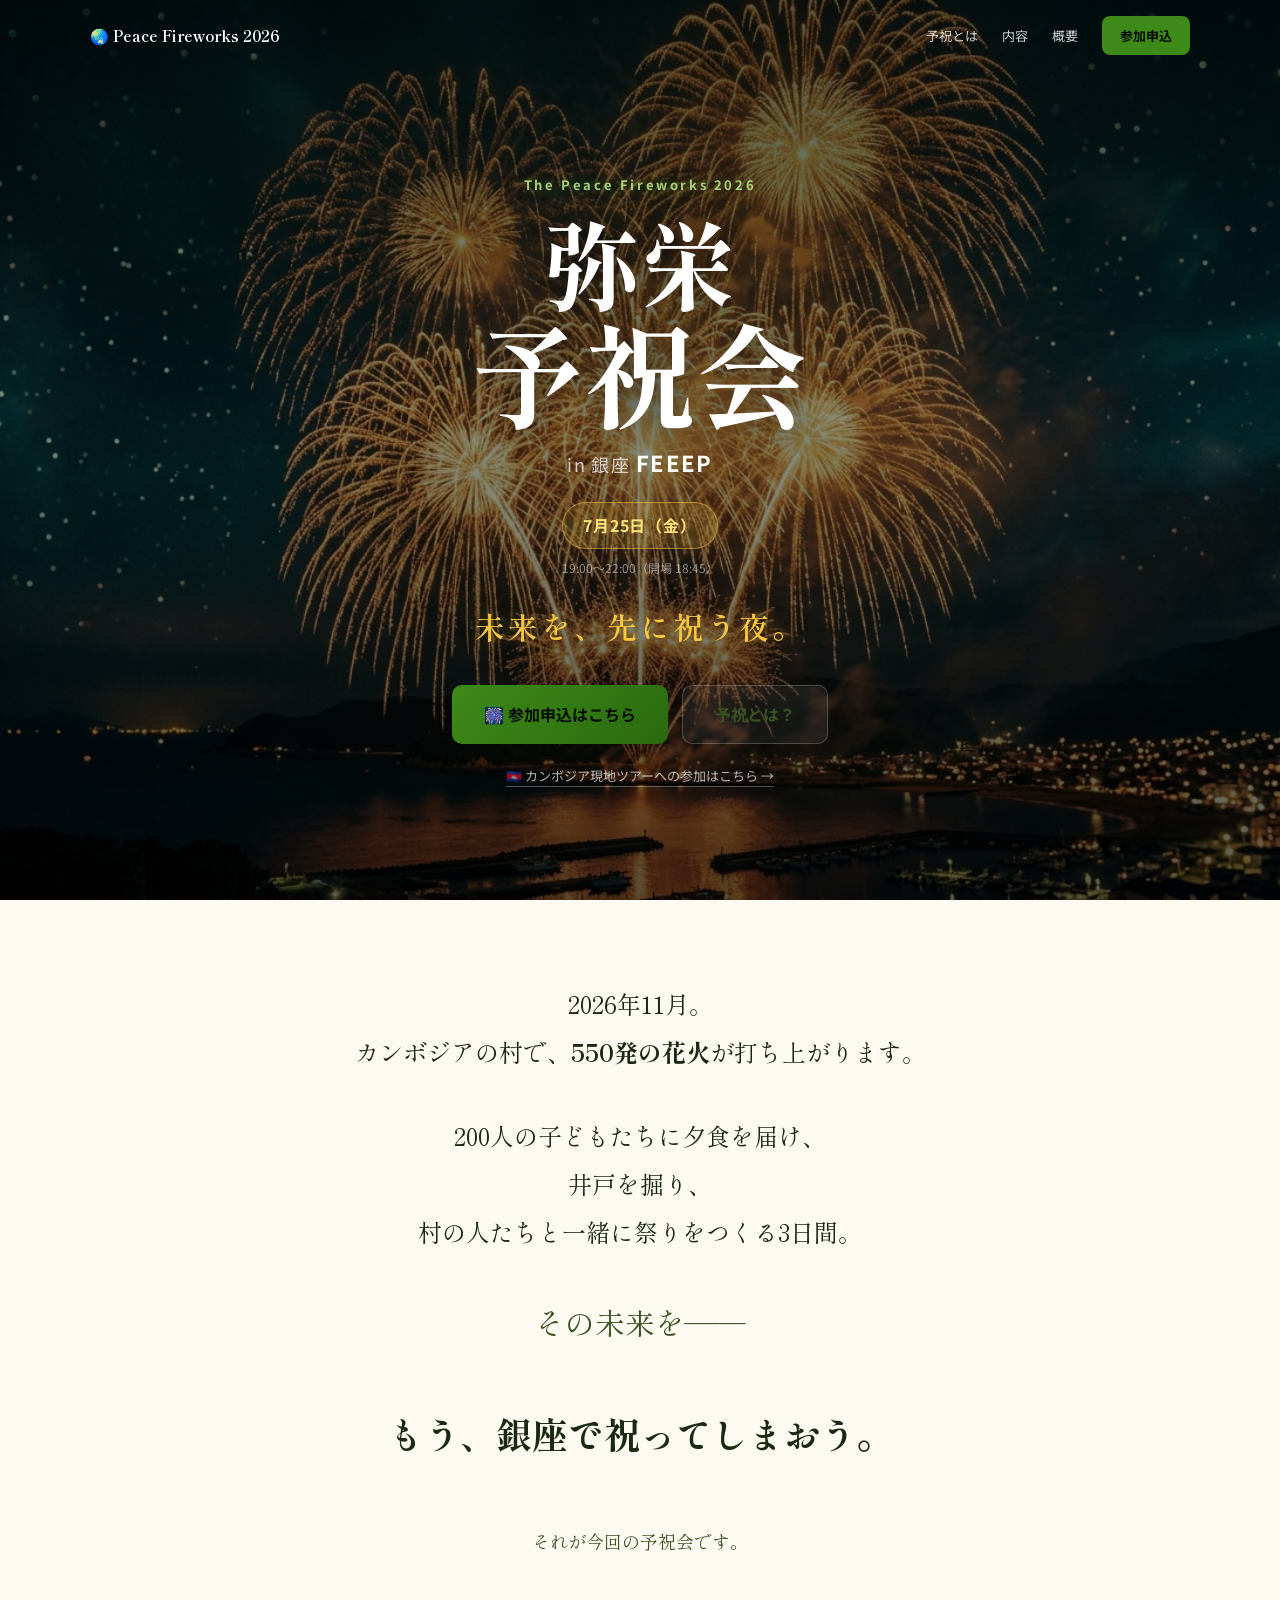
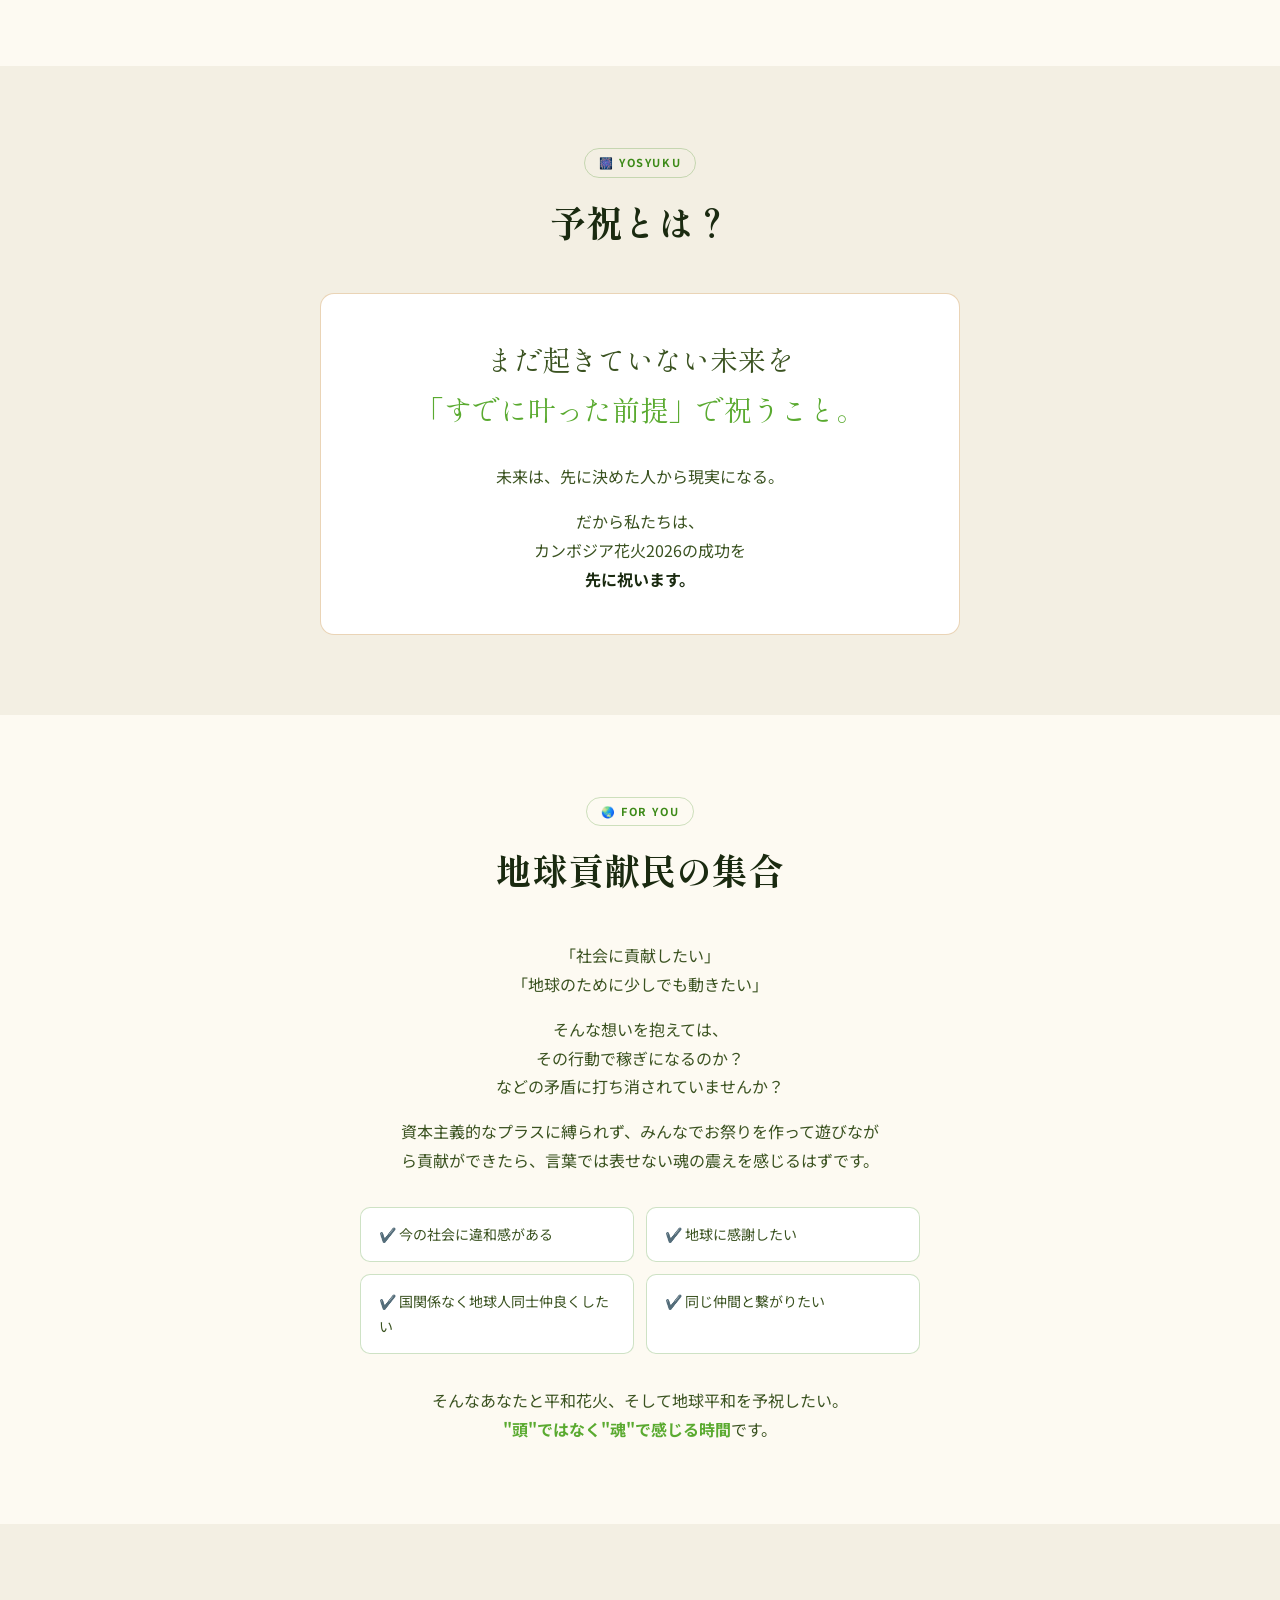
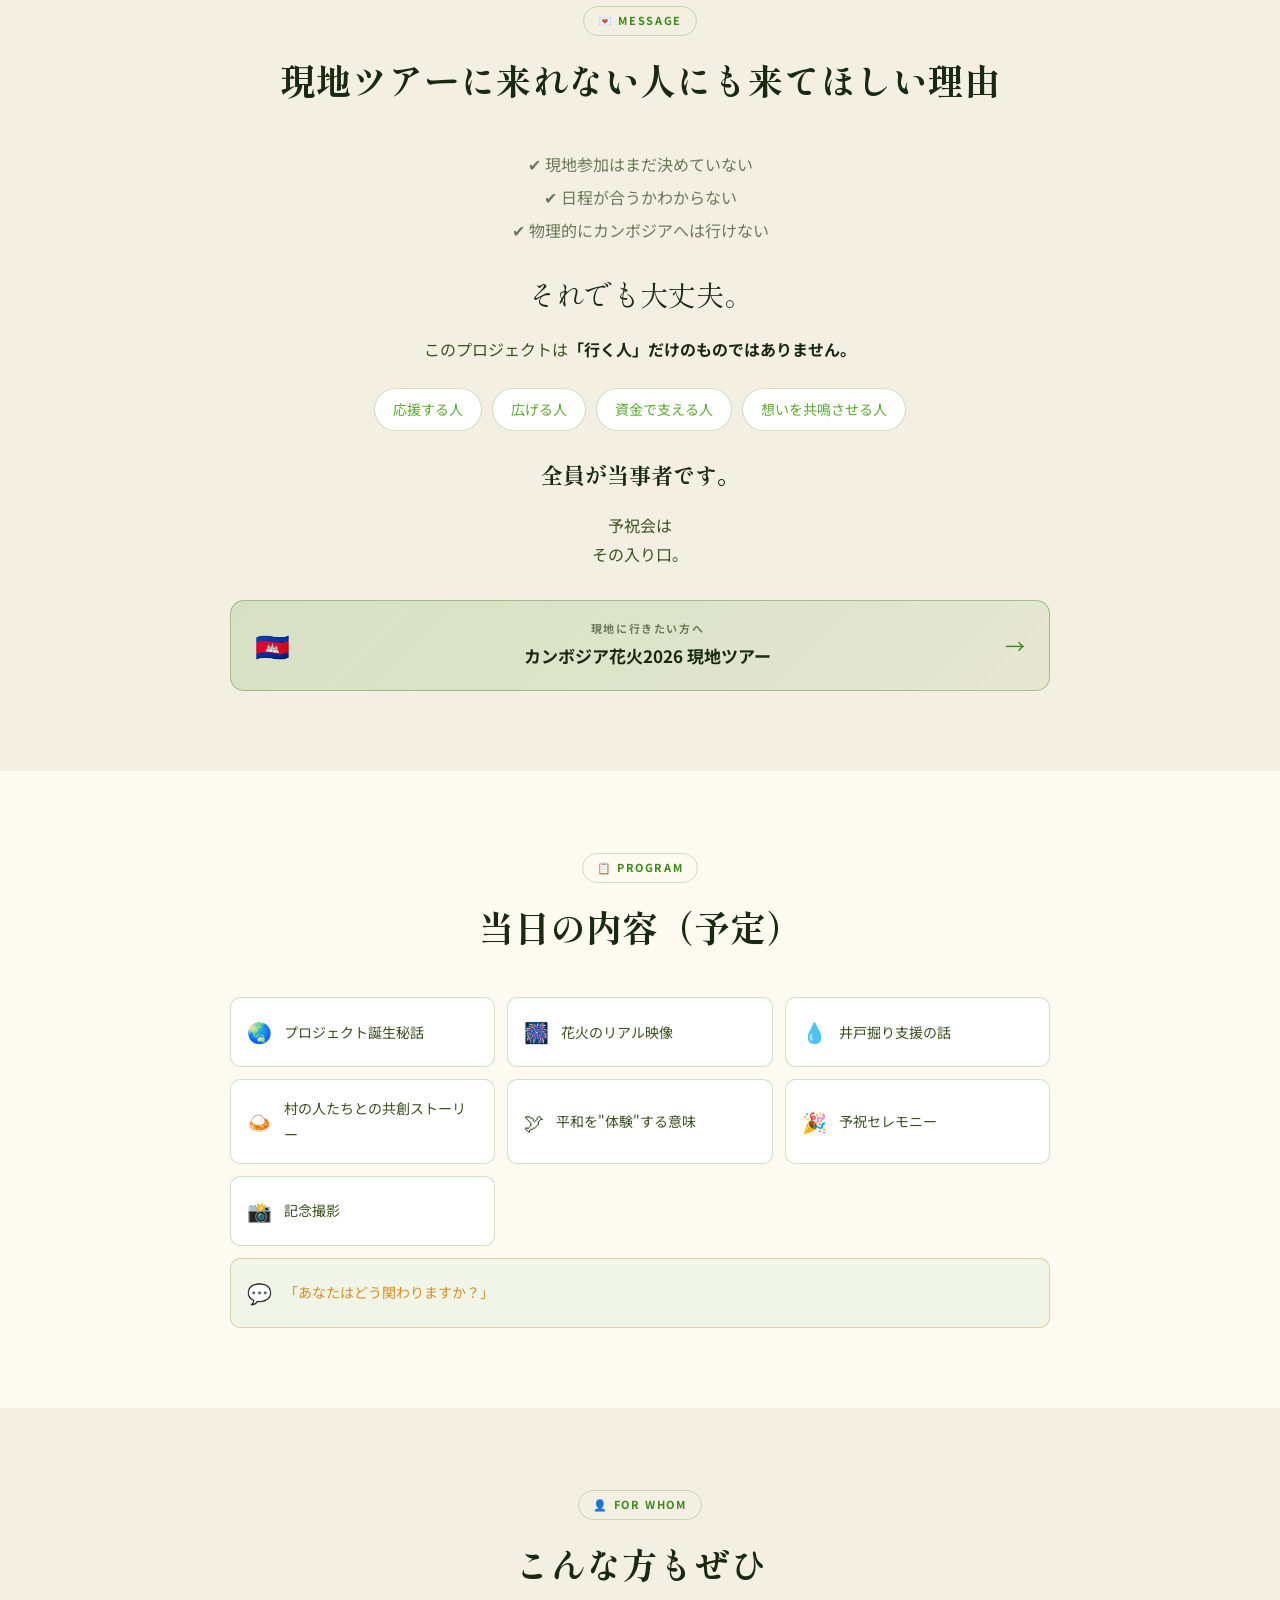
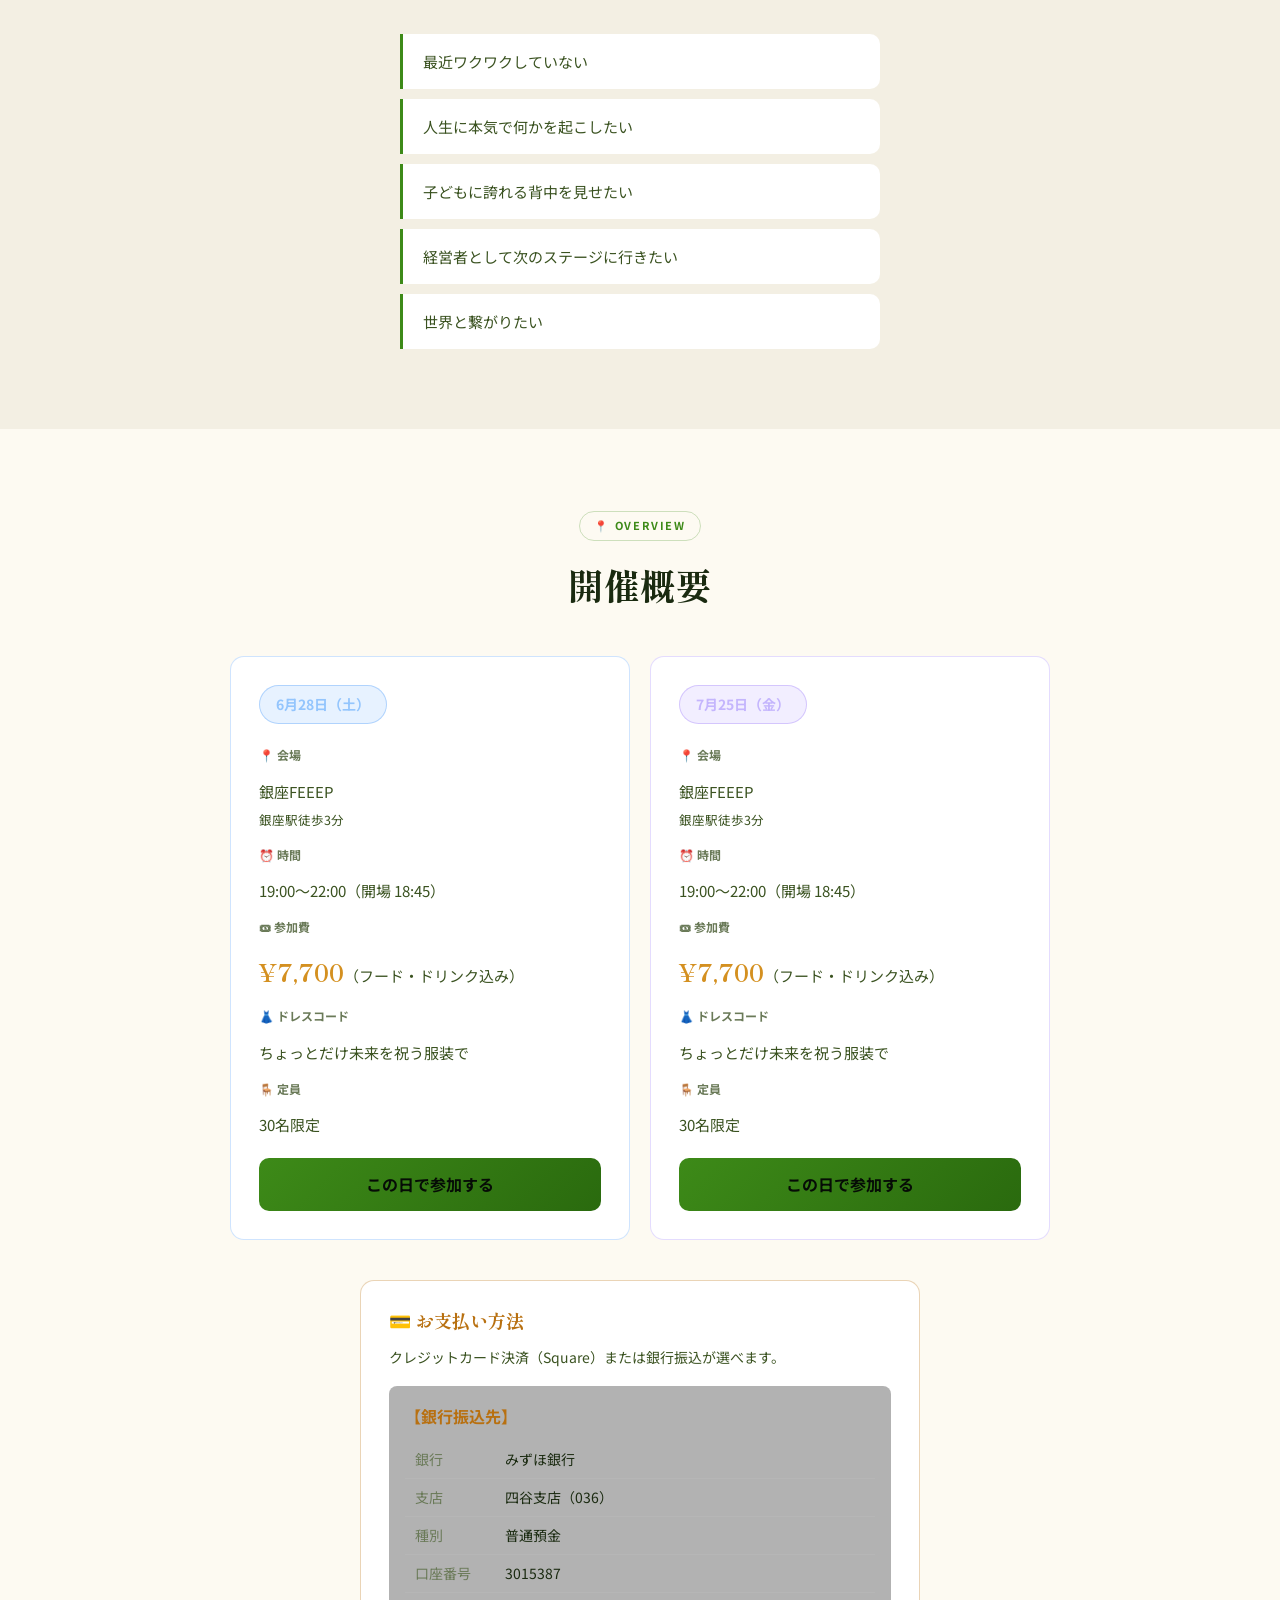
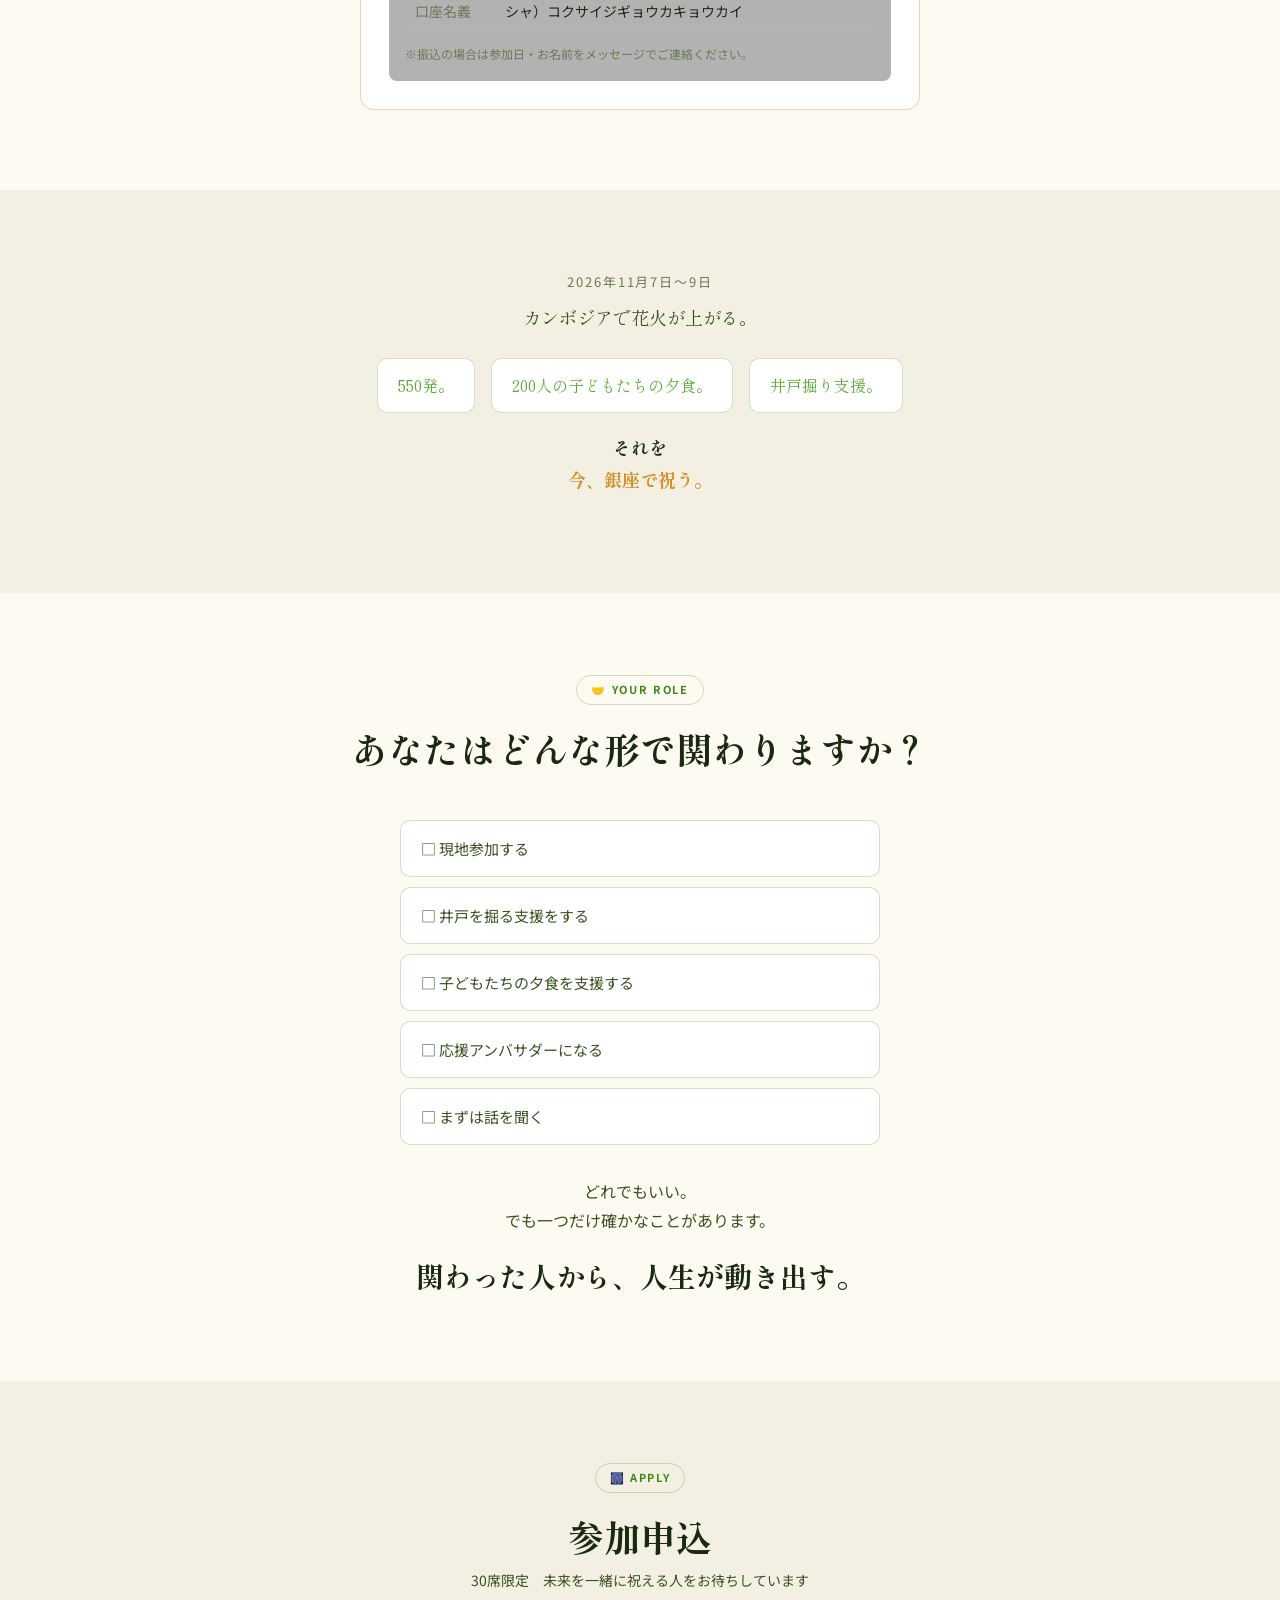
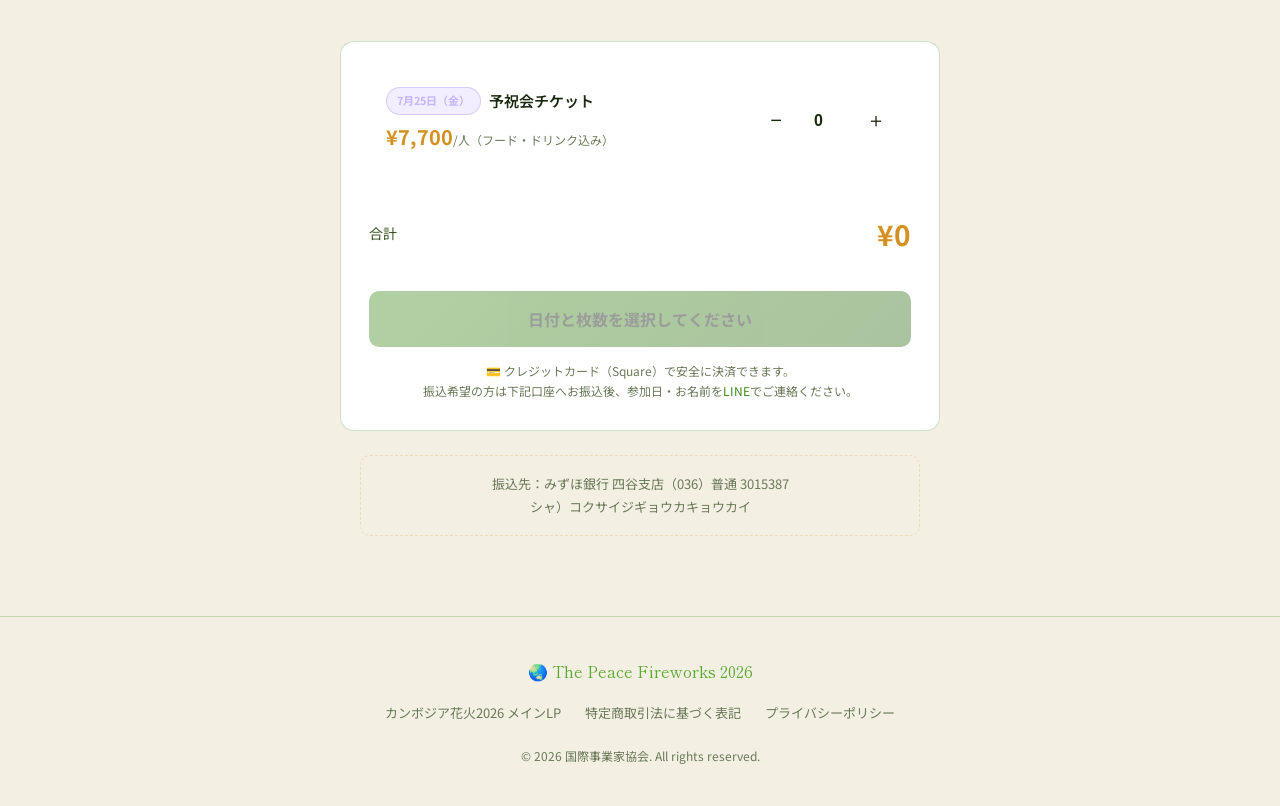
==== commit 3e51feea: "feat: add prominent tour LP links to yosyuku LP - Hero: small text link below CTA buttons → カンボジア現地ツ" ====
--- a/yosyuku/index.html
+++ b/yosyuku/index.html
@@ -60,6 +60,11 @@
       <a href="#apply" class="btn btn--primary btn--lg">🎆 参加申込はこちら</a>
       <a href="#about" class="btn btn--ghost btn--lg">予祝とは？</a>
     </div>
+    <p class="hero__tour-link reveal">
+      <a href="https://hanabi2026.agsymphony.net/" target="_blank" rel="noopener">
+        🇰🇭 カンボジア現地ツアーへの参加はこちら →
+      </a>
+    </p>
   </div>
 </section>
 
@@ -136,6 +141,14 @@
       </div>
       <p class="remote__all">全員が当事者です。</p>
       <p>予祝会は<br>その入り口。</p>
+      <a href="https://hanabi2026.agsymphony.net/" target="_blank" rel="noopener" class="tour-banner reveal">
+        <span class="tour-banner__flag">🇰🇭</span>
+        <span class="tour-banner__body">
+          <span class="tour-banner__label">現地に行きたい方へ</span>
+          <span class="tour-banner__title">カンボジア花火2026 現地ツアー</span>
+        </span>
+        <span class="tour-banner__arrow">→</span>
+      </a>
     </div>
   </div>
 </section>
--- a/yosyuku/style.css
+++ b/yosyuku/style.css
@@ -186,6 +186,35 @@
   text-shadow:0 0 20px rgba(245,200,64,.35);
 }
 .hero__actions{display:flex;gap:14px;justify-content:center;flex-wrap:wrap}
+.hero__tour-link{margin-top:20px;font-size:13px}
+.hero__tour-link a{
+  color:rgba(255,255,255,.7);text-decoration:none;
+  border-bottom:1px solid rgba(255,255,255,.3);
+  padding-bottom:1px;
+  transition:color .2s,border-color .2s;
+}
+.hero__tour-link a:hover{color:#fff;border-color:rgba(255,255,255,.7)}
+
+/* ── ツアーバナー ────────────────────────────────── */
+.tour-banner{
+  display:flex;align-items:center;gap:16px;
+  margin-top:32px;padding:18px 24px;
+  background:linear-gradient(135deg,rgba(61,138,24,.15),rgba(61,138,24,.08));
+  border:1px solid rgba(61,138,24,.4);
+  border-radius:var(--radius);
+  text-decoration:none;
+  transition:background var(--transition),border-color var(--transition),transform var(--transition);
+}
+.tour-banner:hover{
+  background:linear-gradient(135deg,rgba(61,138,24,.25),rgba(61,138,24,.15));
+  border-color:var(--green);
+  transform:translateY(-2px);
+}
+.tour-banner__flag{font-size:28px;flex-shrink:0}
+.tour-banner__body{display:flex;flex-direction:column;gap:2px;flex:1}
+.tour-banner__label{font-size:11px;letter-spacing:.15em;color:var(--mute);font-weight:700}
+.tour-banner__title{font-size:17px;font-weight:700;color:var(--text)}
+.tour-banner__arrow{font-size:20px;color:var(--green);flex-shrink:0}
 
 /* ── ボタン ───────────────────────────────────── */
 .btn{
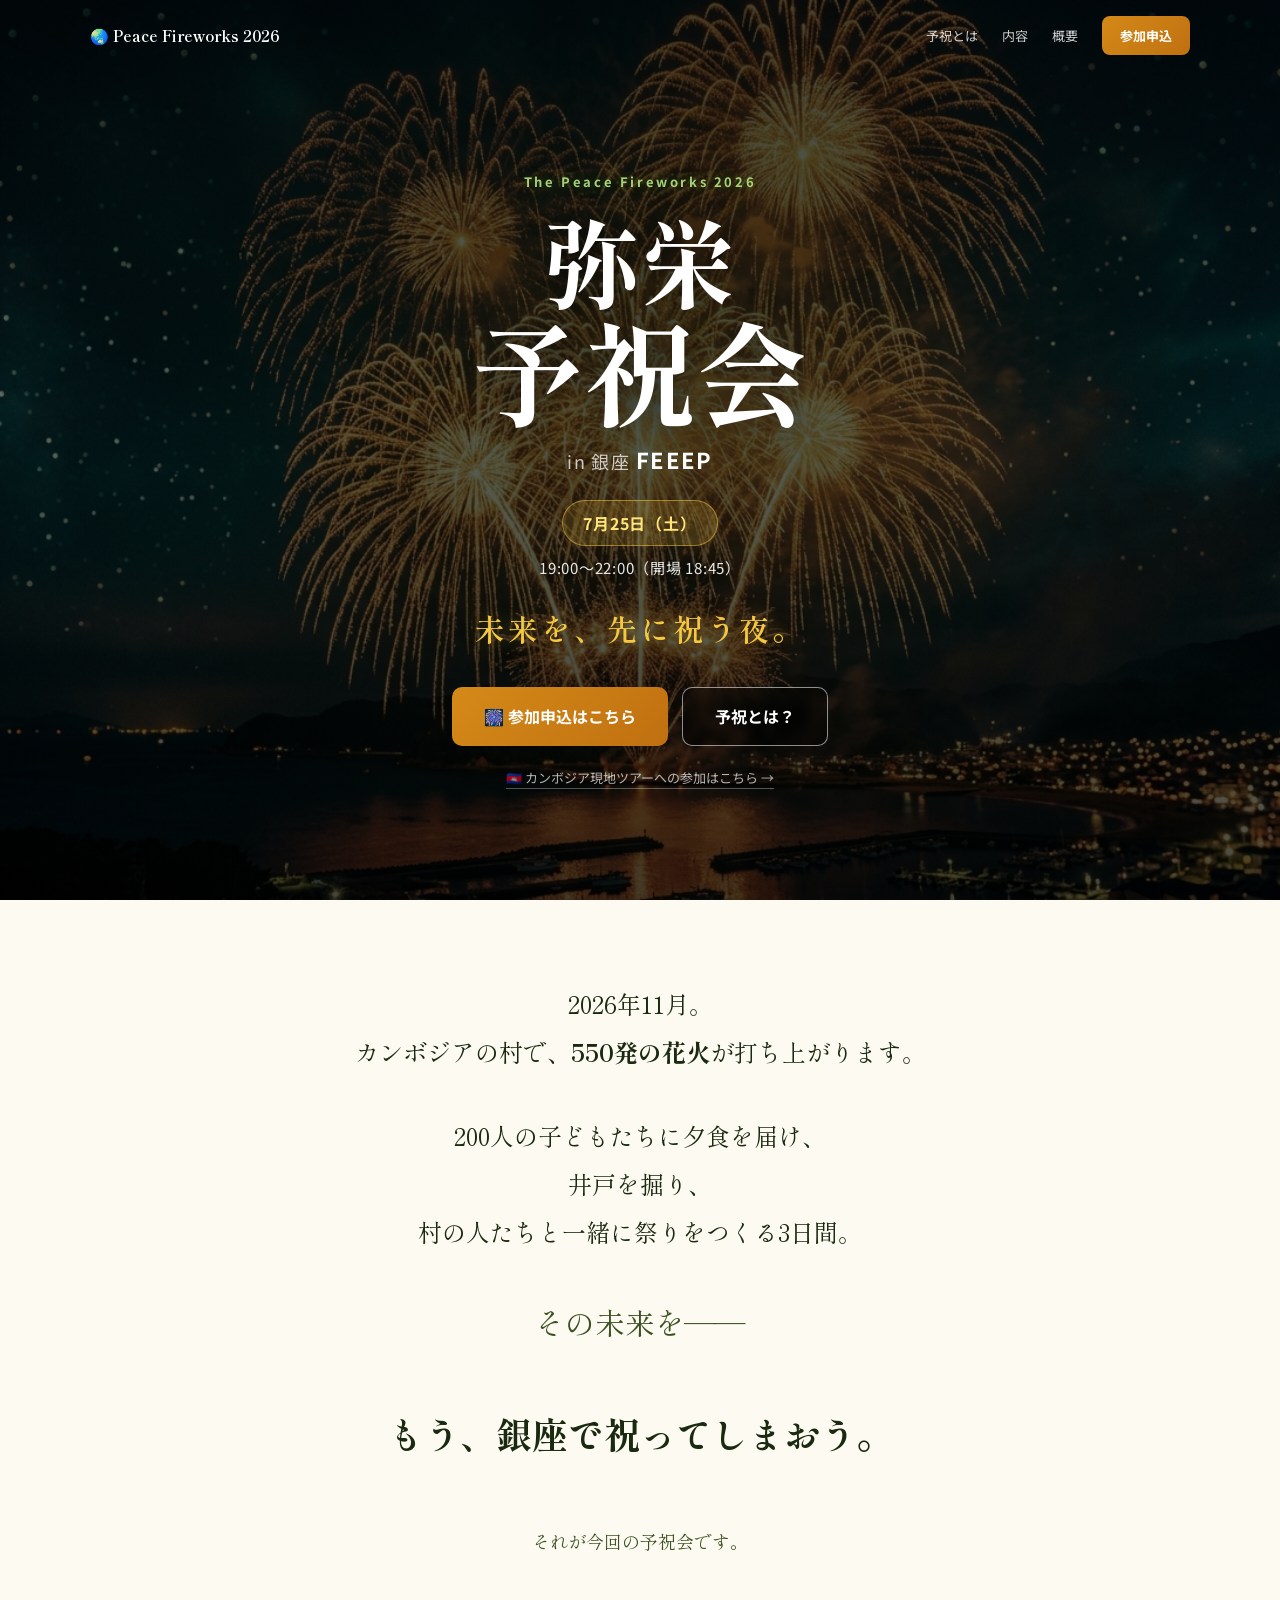
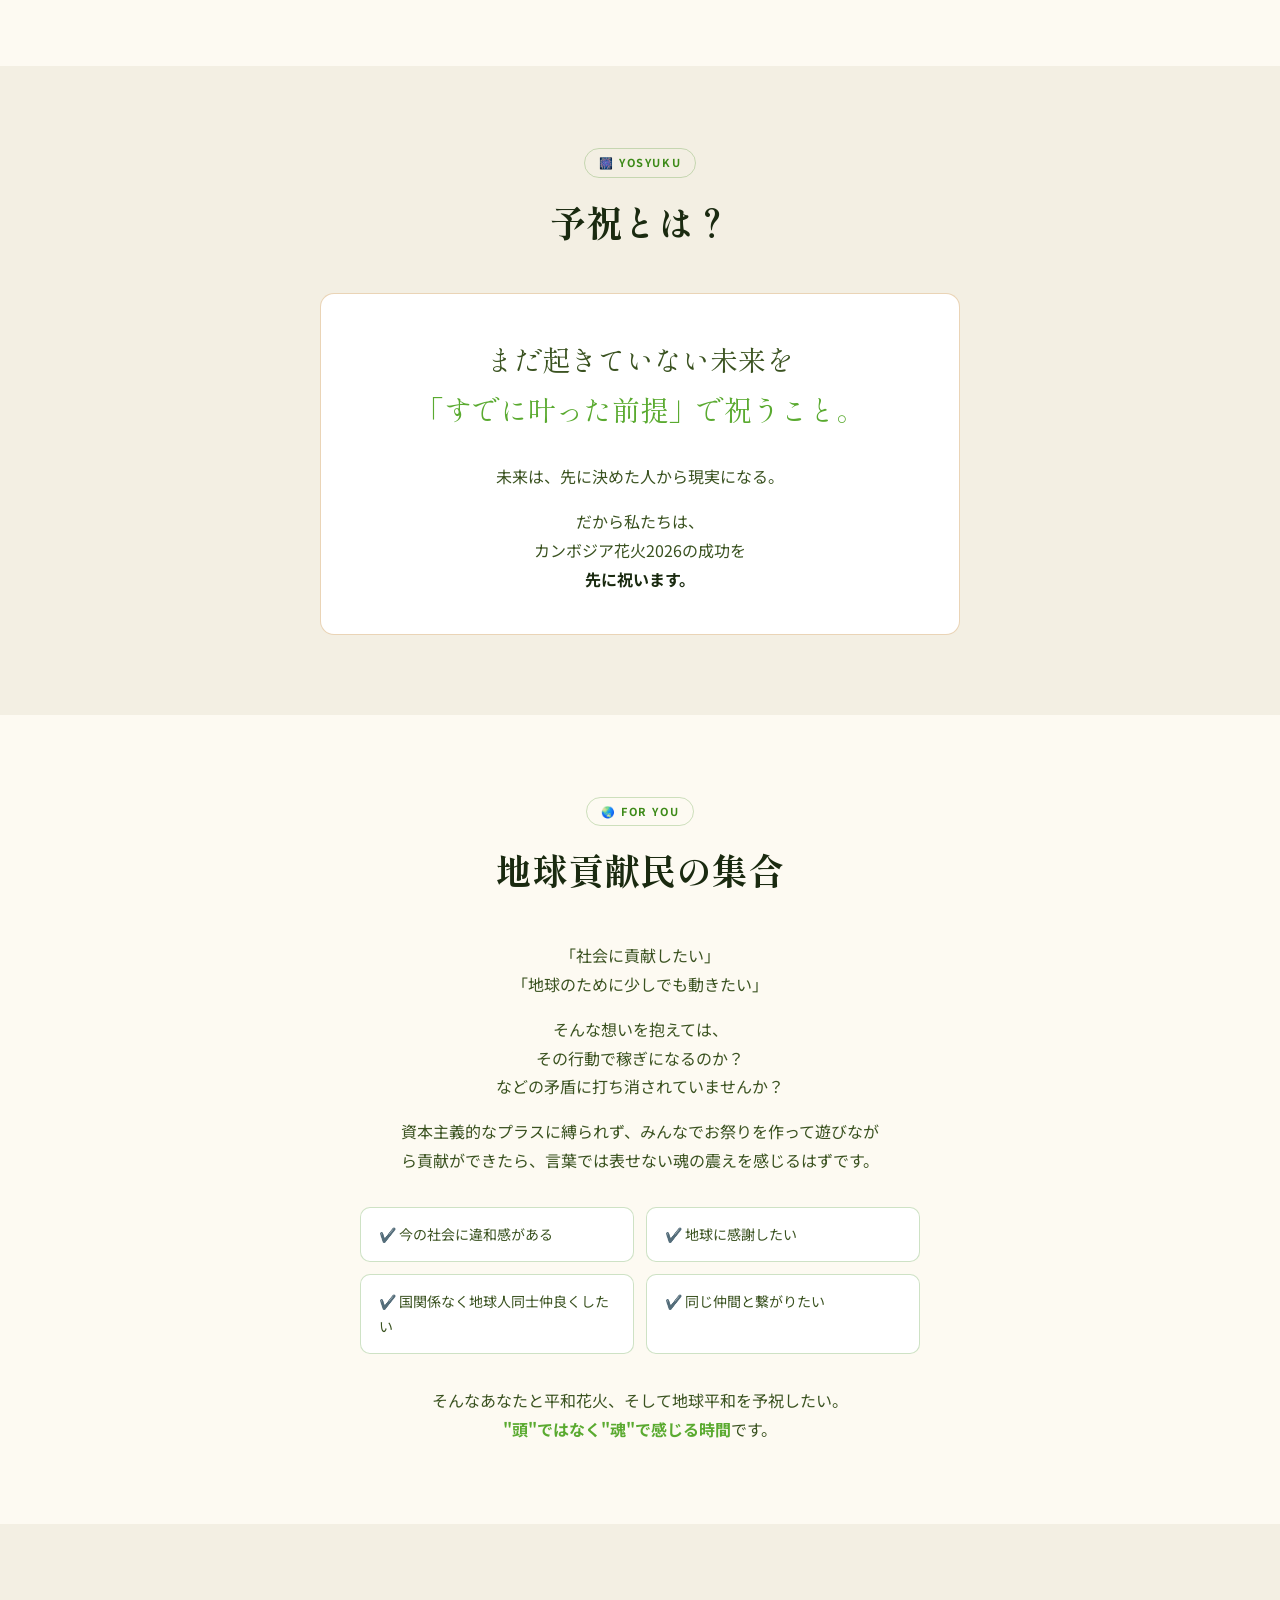
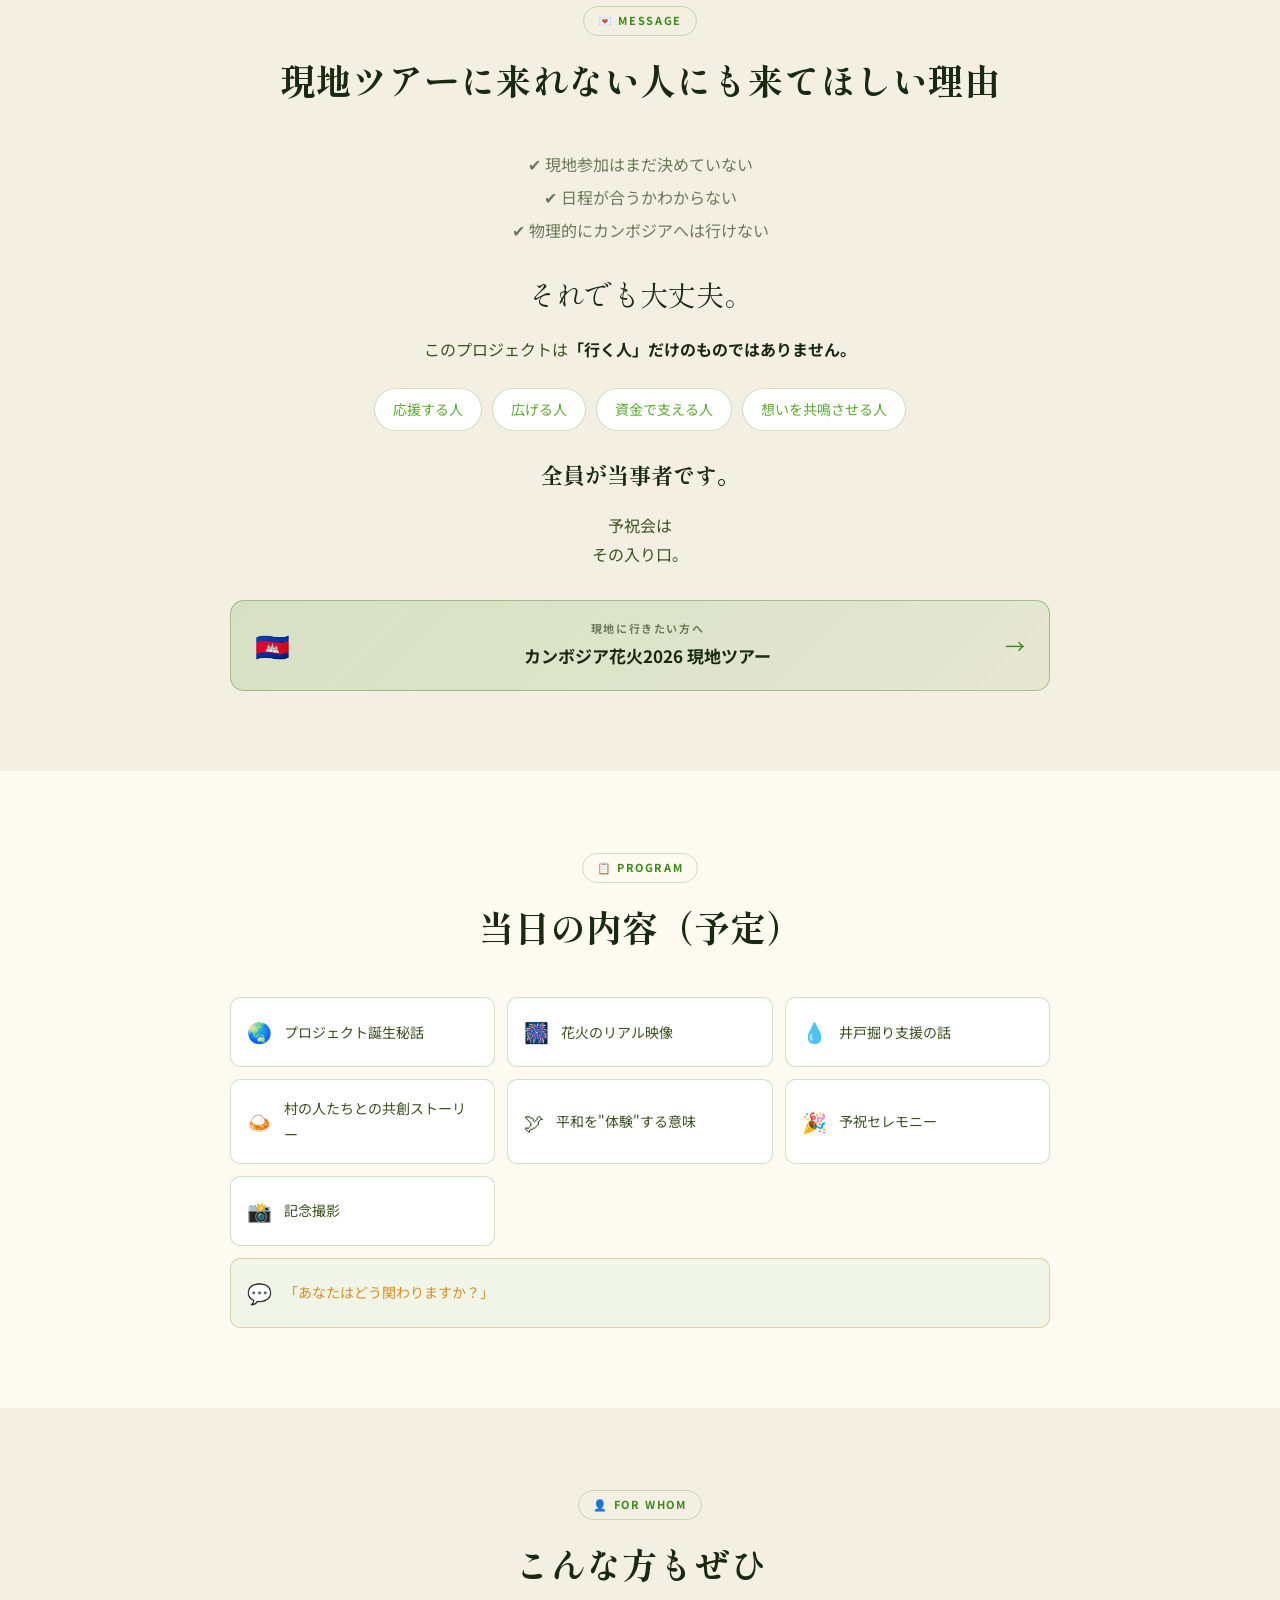
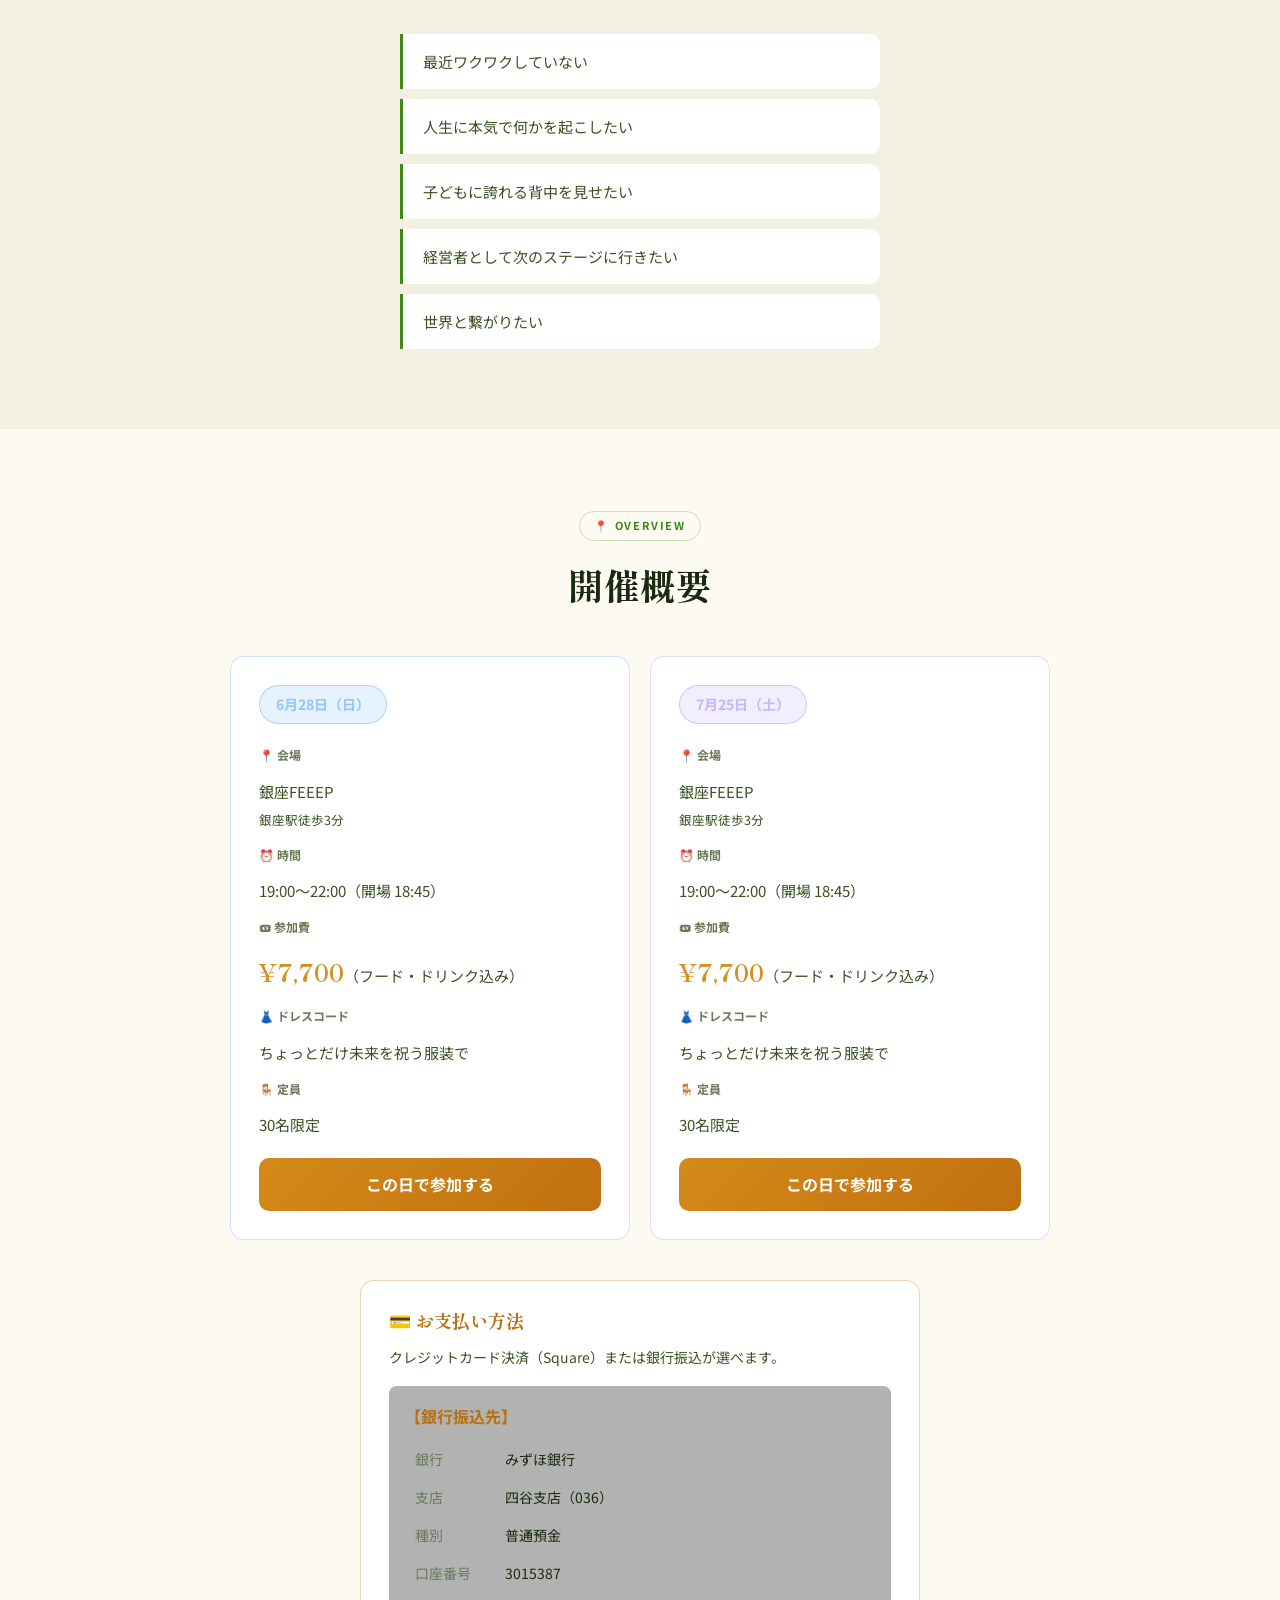
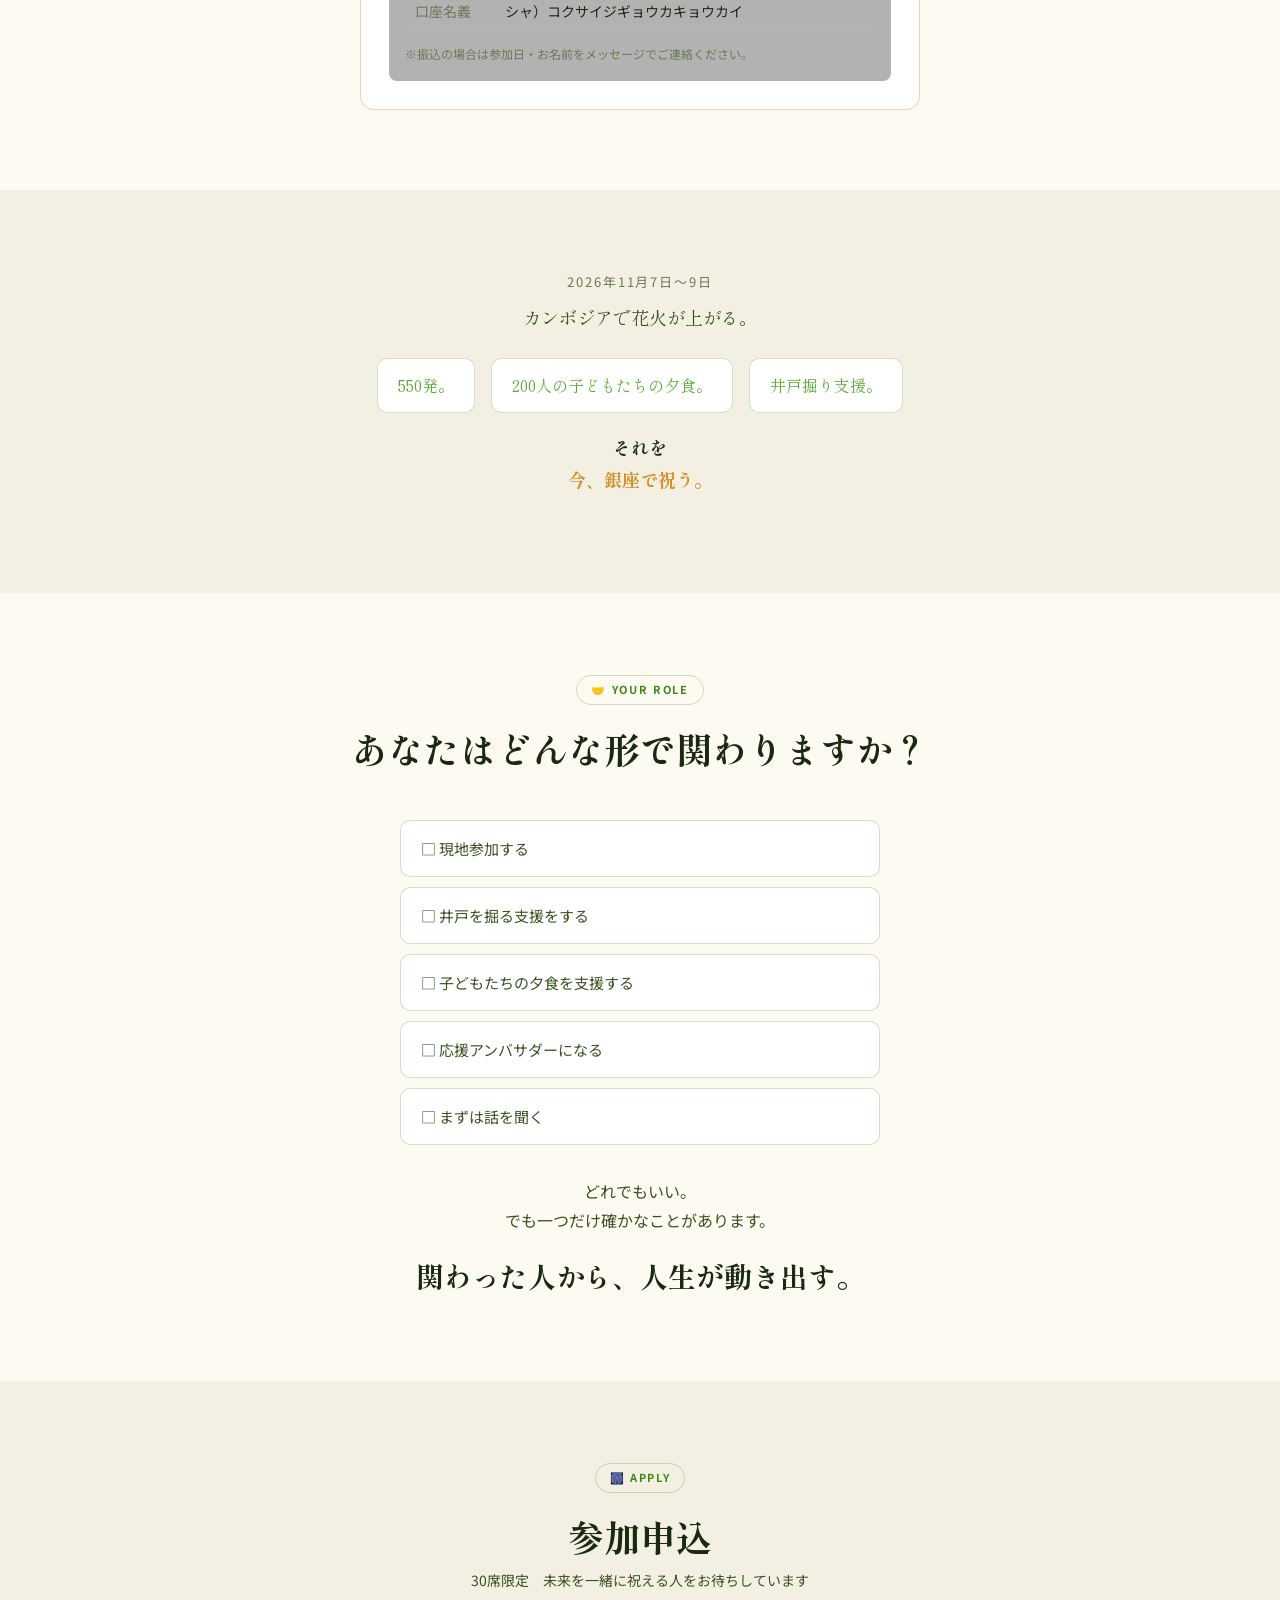
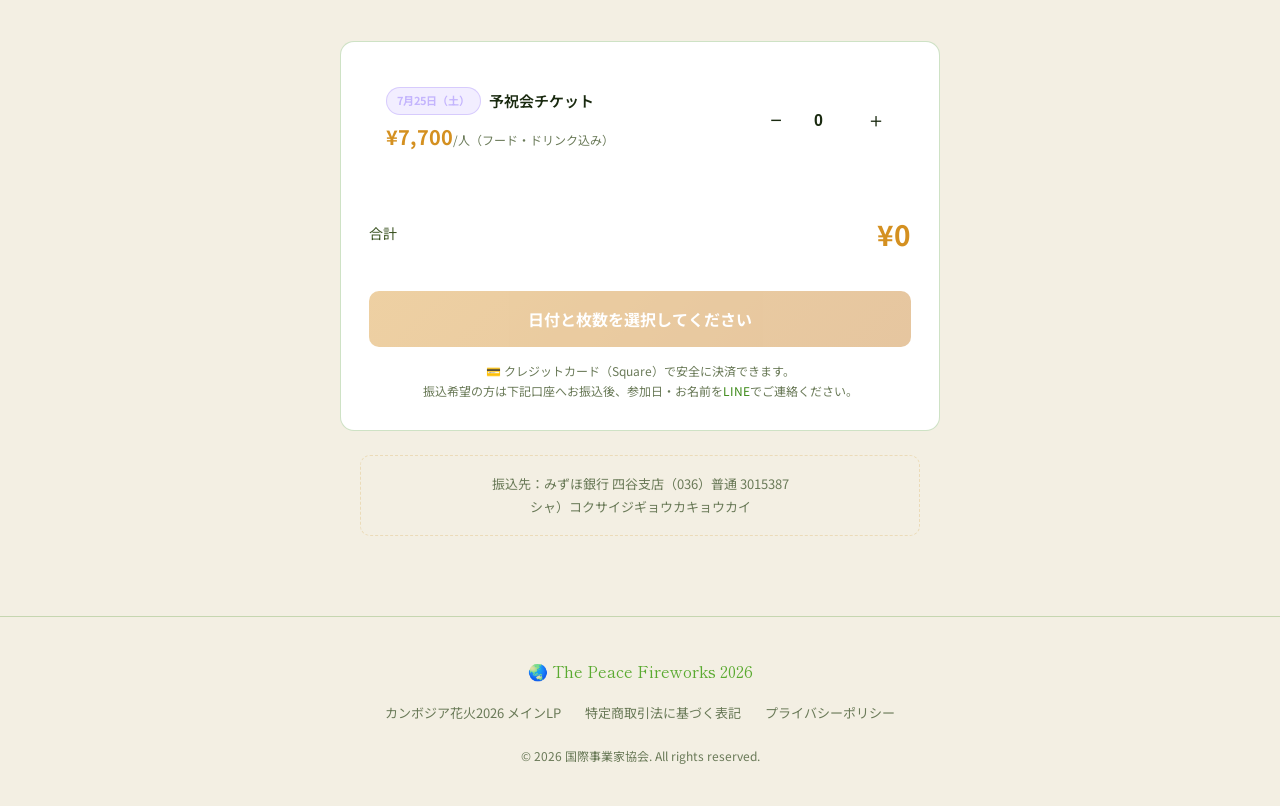
==== commit f5e597d1: "fix: correct day of week for 2026 dates 6/28（土）→（日）、7/25（金）→（土） Fixed in: index.html, script.js, yos" ====
--- a/yosyuku/index.html
+++ b/yosyuku/index.html
@@ -50,9 +50,9 @@
     </h1>
     <p class="hero__venue reveal">in 銀座 <strong>FEEEP</strong></p>
     <div class="hero__dates reveal">
-      <span class="hero__date hero__date--0628">6月28日（土）</span>
+      <span class="hero__date hero__date--0628">6月28日（日）</span>
       <span class="hero__date-sep">／</span>
-      <span class="hero__date hero__date--0725">7月25日（金）</span>
+      <span class="hero__date hero__date--0725">7月25日（土）</span>
     </div>
     <p class="hero__time reveal" id="event-time">19:00〜22:00（開場 18:45）</p>
     <p class="hero__tagline reveal">未来を、先に祝う夜。</p>
@@ -200,7 +200,7 @@
     <div class="overview__grid">
       <!-- 6/28 -->
       <div class="overview__card reveal overview__card--0628">
-        <div class="overview__date-badge">6月28日（土）</div>
+        <div class="overview__date-badge">6月28日（日）</div>
         <dl>
           <dt>📍 会場</dt><dd>銀座FEEEP<br><small>銀座駅徒歩3分</small></dd>
           <dt>⏰ 時間</dt><dd id="time-0628">19:00〜22:00（開場 18:45）</dd>
@@ -212,7 +212,7 @@
       </div>
       <!-- 7/25 -->
       <div class="overview__card reveal overview__card--0725">
-        <div class="overview__date-badge">7月25日（金）</div>
+        <div class="overview__date-badge">7月25日（土）</div>
         <dl>
           <dt>📍 会場</dt><dd>銀座FEEEP<br><small>銀座駅徒歩3分</small></dd>
           <dt>⏰ 時間</dt><dd id="time-0725">19:00〜22:00（開場 18:45）</dd>
@@ -293,7 +293,7 @@
         <div class="cart__row" data-ticket="0628">
           <div class="cart__info">
             <div class="cart__name">
-              <span class="cart__badge cart__badge--0628">6月28日（土）</span>
+              <span class="cart__badge cart__badge--0628">6月28日（日）</span>
               予祝会チケット
             </div>
             <div class="cart__price">¥7,700<small>/人（フード・ドリンク込み）</small></div>
@@ -308,7 +308,7 @@
         <div class="cart__row" data-ticket="0725">
           <div class="cart__info">
             <div class="cart__name">
-              <span class="cart__badge cart__badge--0725">7月25日（金）</span>
+              <span class="cart__badge cart__badge--0725">7月25日（土）</span>
               予祝会チケット
             </div>
             <div class="cart__price">¥7,700<small>/人（フード・ドリンク込み）</small></div>
--- a/yosyuku/style.css
+++ b/yosyuku/style.css
@@ -87,10 +87,10 @@
 .header.is-scrolled .header__nav a{color:var(--sub)}
 .header.is-scrolled .header__nav a:hover{color:var(--text)}
 .header__cta{
-  background:var(--green);color:#060C06!important;font-weight:700;
+  background:linear-gradient(135deg,#D48A18,#C07010);color:#FFFFFF!important;font-weight:700;
   padding:8px 18px;border-radius:8px;font-size:13px!important;
 }
-.header__cta:hover{background:var(--green-l);opacity:1!important}
+.header__cta:hover{background:linear-gradient(135deg,#E09A28,#D08020);opacity:1!important}
 @media(max-width:640px){
   .header__nav a:not(.header__cta){display:none}
 }
@@ -109,11 +109,11 @@
 .hero__overlay{
   position:absolute;inset:0;
   background:
-    radial-gradient(ellipse 130% 90% at 50% 25%, rgba(8,30,4,.30) 0%, rgba(4,16,2,.18) 60%, transparent 100%),
+    radial-gradient(ellipse 100% 70% at 50% 40%, rgba(5,18,3,.55) 0%, rgba(3,10,2,.25) 65%, transparent 100%),
     linear-gradient(to bottom,
-      rgba(0,0,0,.45) 0%,
-      rgba(0,0,0,.15) 45%,
-      rgba(0,0,0,.55) 100%);
+      rgba(0,0,0,.55) 0%,
+      rgba(0,0,0,.25) 45%,
+      rgba(0,0,0,.65) 100%);
 }
 
 /* 電球パーティクル */
@@ -178,7 +178,7 @@
 .hero__date--0628{background:rgba(255,255,255,.12);border:1px solid rgba(255,255,255,.35);color:#FFFFFF}
 .hero__date--0725{background:rgba(245,200,64,.15);border:1px solid rgba(245,200,64,.5);color:#FFE57A}
 .hero__date-sep{color:rgba(255,255,255,.4)}
-.hero__time{font-size:12px;color:rgba(255,255,255,.5);margin-bottom:20px}
+.hero__time{font-size:15px;color:rgba(255,255,255,.9);margin-bottom:20px;letter-spacing:.05em;text-shadow:0 1px 8px rgba(0,0,0,.8)}
 .hero__tagline{
   font-family:'Shippori Mincho',serif;
   font-size:clamp(20px,4vw,30px);font-weight:600;
@@ -224,15 +224,16 @@
   font-family:'Noto Sans JP',sans-serif;
 }
 .btn--primary{
-  background:linear-gradient(135deg,var(--green),var(--green-d));
-  color:#060C06;
-}
-.btn--primary:hover{transform:translateY(-2px);box-shadow:0 8px 24px rgba(125,194,75,.35);opacity:1;color:#060C06}
+  background:linear-gradient(135deg,#D48A18,#C07010);
+  color:#FFFFFF;
+}
+.btn--primary:hover{transform:translateY(-2px);box-shadow:0 8px 24px rgba(200,130,20,.4);opacity:1;color:#FFFFFF}
 .btn--ghost{
-  background:rgba(255,255,255,.06);color:var(--sub);
-  border:1px solid rgba(255,255,255,.2);
-}
-.btn--ghost:hover{background:rgba(255,255,255,.12);color:var(--text);opacity:1}
+  background:rgba(0,0,0,.35);color:#FFFFFF;
+  border:1px solid rgba(255,255,255,.55);
+  backdrop-filter:blur(4px);
+}
+.btn--ghost:hover{background:rgba(0,0,0,.5);color:#FFFFFF;opacity:1}
 .btn--lg{padding:14px 32px;font-size:16px}
 .btn--full{width:100%;padding:16px;font-size:16px}
 .btn--date{margin-top:20px;width:100%;padding:12px}
